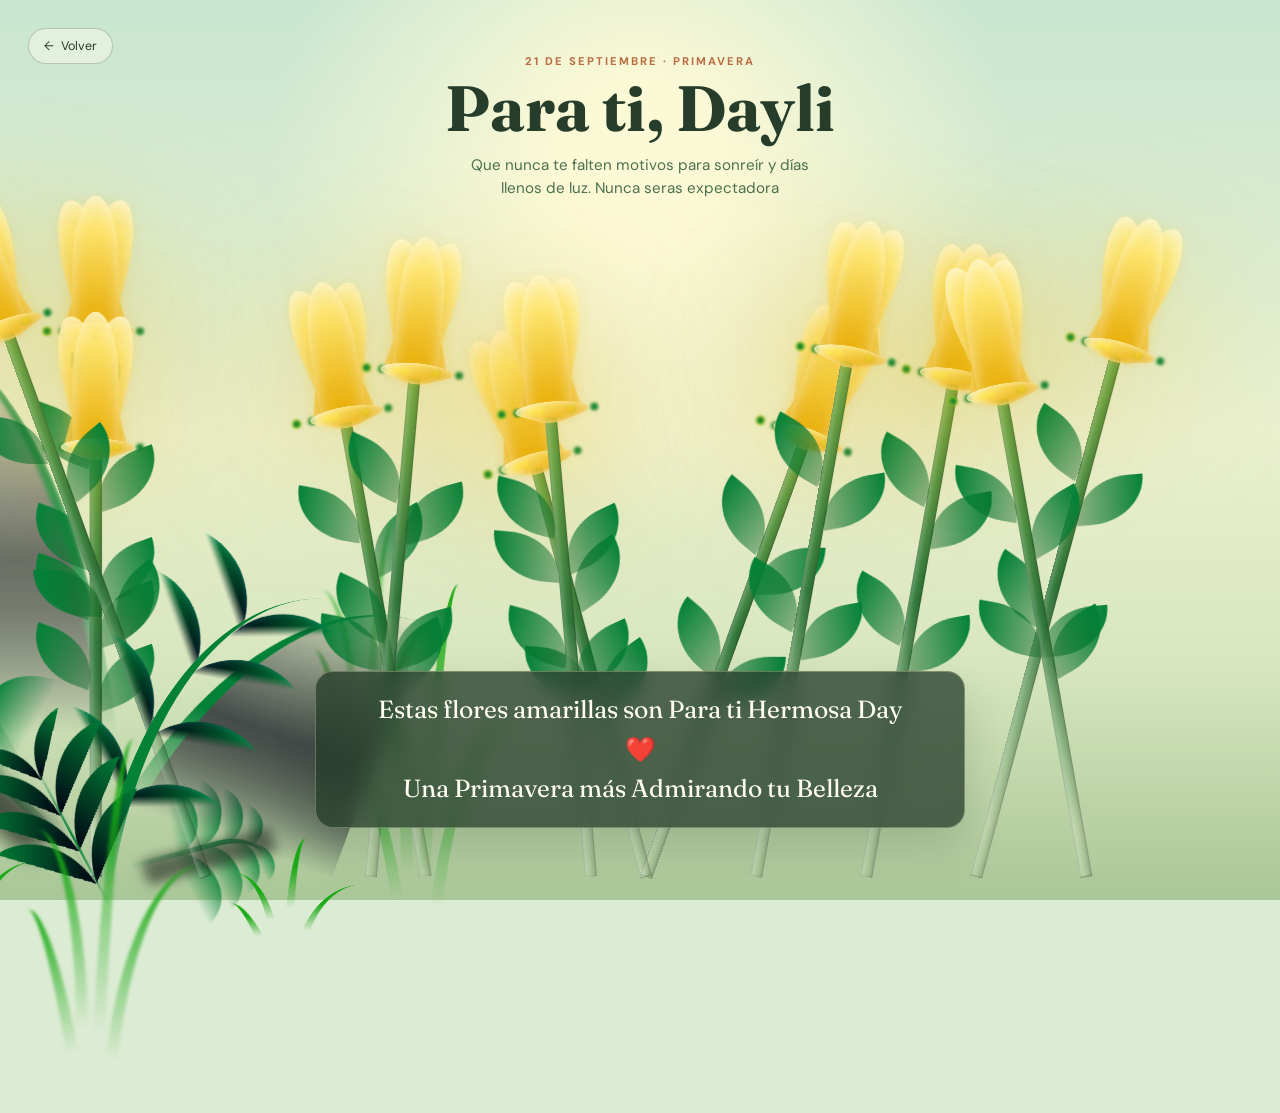
==== Principal.html @ 696c0b5c "hola" ====
<!DOCTYPE html>
<html lang="es">
<head>
  <meta charset="UTF-8">
  <meta name="viewport" content="width=device-width, initial-scale=1.0">
  <title>Para ti, Dayli | Flores amarillas</title>
  <link rel="preconnect" href="https://fonts.googleapis.com">
  <link rel="preconnect" href="https://fonts.gstatic.com" crossorigin>
  <link href="https://fonts.googleapis.com/css2?family=DM+Sans:wght@400;500;700&family=Fraunces:opsz,wght@9..144,600;9..144,700&display=swap" rel="stylesheet">
  <link rel="stylesheet" href="./style.css">

</head>
<body class="container scene">
  <header class="scene-header">
    <p class="scene-kicker">21 de septiembre · Primavera</p>
    <h1>Para ti, Dayli</h1>
    <p class="scene-message">Que nunca te falten motivos para sonreír y días llenos de luz. Nunca seras expectadora</p>
  </header>
  <a class="scene-back" href="index.html" aria-label="Volver a la portada">Volver</a>
  <div class="night"></div>
  <div class="flowers">
    
    <div class="flower flower--1">
      <div class="flower__leafs flower__leafs--1">
        <div class="flower__leaf flower__leaf--1"></div>
        <div class="flower__leaf flower__leaf--2"></div>
        <div class="flower__leaf flower__leaf--3"></div>
        <div class="flower__leaf flower__leaf--4"></div>
        <div class="flower__white-circle"></div>

        <div class="flower__light flower__light--1"></div>
        <div class="flower__light flower__light--2"></div>
        <div class="flower__light flower__light--3"></div>
        <div class="flower__light flower__light--4"></div>
        <div class="flower__light flower__light--5"></div>
        <div class="flower__light flower__light--6"></div>
        <div class="flower__light flower__light--7"></div>
        <div class="flower__light flower__light--8"></div>

      </div>
      <div class="flower__line">
        <div class="flower__line__leaf flower__line__leaf--1"></div>
        <div class="flower__line__leaf flower__line__leaf--2"></div>
        <div class="flower__line__leaf flower__line__leaf--3"></div>
        <div class="flower__line__leaf flower__line__leaf--4"></div>
        <div class="flower__line__leaf flower__line__leaf--5"></div>
        <div class="flower__line__leaf flower__line__leaf--6"></div>
      </div>
    </div>

    <div class="flower flower--2">
      <div class="flower__leafs flower__leafs--2">
        <div class="flower__leaf flower__leaf--1"></div>
        <div class="flower__leaf flower__leaf--2"></div>
        <div class="flower__leaf flower__leaf--3"></div>
        <div class="flower__leaf flower__leaf--4"></div>
        <div class="flower__white-circle"></div>

        <div class="flower__light flower__light--1"></div>
        <div class="flower__light flower__light--2"></div>
        <div class="flower__light flower__light--3"></div>
        <div class="flower__light flower__light--4"></div>
        <div class="flower__light flower__light--5"></div>
        <div class="flower__light flower__light--6"></div>
        <div class="flower__light flower__light--7"></div>
        <div class="flower__light flower__light--8"></div>

      </div>
      <div class="flower__line">
        <div class="flower__line__leaf flower__line__leaf--1"></div>
        <div class="flower__line__leaf flower__line__leaf--2"></div>
        <div class="flower__line__leaf flower__line__leaf--3"></div>
        <div class="flower__line__leaf flower__line__leaf--4"></div>
      </div>
    </div>

    <div class="flower flower--3">
      <div class="flower__leafs flower__leafs--3">
        <div class="flower__leaf flower__leaf--1"></div>
        <div class="flower__leaf flower__leaf--2"></div>
        <div class="flower__leaf flower__leaf--3"></div>
        <div class="flower__leaf flower__leaf--4"></div>
        <div class="flower__white-circle"></div>

        <div class="flower__light flower__light--1"></div>
        <div class="flower__light flower__light--2"></div>
        <div class="flower__light flower__light--3"></div>
        <div class="flower__light flower__light--4"></div>
        <div class="flower__light flower__light--5"></div>
        <div class="flower__light flower__light--6"></div>
        <div class="flower__light flower__light--7"></div>
        <div class="flower__light flower__light--8"></div>

      </div>
      <div class="flower__line">
        <div class="flower__line__leaf flower__line__leaf--1"></div>
        <div class="flower__line__leaf flower__line__leaf--2"></div>
        <div class="flower__line__leaf flower__line__leaf--3"></div>
        <div class="flower__line__leaf flower__line__leaf--4"></div>
      </div>
    </div>
    <div class="flower flower--4">
      <div class="flower__leafs flower__leafs--3">
        <div class="flower__leaf flower__leaf--1"></div>
        <div class="flower__leaf flower__leaf--2"></div>
        <div class="flower__leaf flower__leaf--3"></div>
        <div class="flower__leaf flower__leaf--4"></div>
        <div class="flower__white-circle"></div>

        <div class="flower__light flower__light--1"></div>
        <div class="flower__light flower__light--2"></div>
        <div class="flower__light flower__light--3"></div>
        <div class="flower__light flower__light--4"></div>
        <div class="flower__light flower__light--5"></div>
        <div class="flower__light flower__light--6"></div>
        <div class="flower__light flower__light--7"></div>
        <div class="flower__light flower__light--8"></div>

      </div>
      <div class="flower__line">
        <div class="flower__line__leaf flower__line__leaf--1"></div>
        <div class="flower__line__leaf flower__line__leaf--2"></div>
        <div class="flower__line__leaf flower__line__leaf--3"></div>
        <div class="flower__line__leaf flower__line__leaf--4"></div>
      </div>
    </div>

    <div class="flower flower--5">
      <div class="flower__leafs flower__leafs--2">
        <div class="flower__leaf flower__leaf--1"></div>
        <div class="flower__leaf flower__leaf--2"></div>
        <div class="flower__leaf flower__leaf--3"></div>
        <div class="flower__leaf flower__leaf--4"></div>
        <div class="flower__white-circle"></div>
    
        <div class="flower__light flower__light--1"></div>
        <div class="flower__light flower__light--2"></div>
        <div class="flower__light flower__light--3"></div>
        <div class="flower__light flower__light--4"></div>
        <div class="flower__light flower__light--5"></div>
        <div class="flower__light flower__light--6"></div>
        <div class="flower__light flower__light--7"></div>
        <div class="flower__light flower__light--8"></div>
      </div>
      <div class="flower__line">
        <div class="flower__line__leaf flower__line__leaf--1"></div>
        <div class="flower__line__leaf flower__line__leaf--2"></div>
        <div class="flower__line__leaf flower__line__leaf--3"></div>
        <div class="flower__line__leaf flower__line__leaf--4"></div>
      </div>
    </div>
    
    <div class="flower flower--6">
      <div class="flower__leafs flower__leafs--3">
        <div class="flower__leaf flower__leaf--1"></div>
        <div class="flower__leaf flower__leaf--2"></div>
        <div class="flower__leaf flower__leaf--3"></div>
        <div class="flower__leaf flower__leaf--4"></div>
        <div class="flower__white-circle"></div>
    
        <div class="flower__light flower__light--1"></div>
        <div class="flower__light flower__light--2"></div>
        <div class="flower__light flower__light--3"></div>
        <div class="flower__light flower__light--4"></div>
        <div class="flower__light flower__light--5"></div>
        <div class="flower__light flower__light--6"></div>
        <div class="flower__light flower__light--7"></div>
        <div class="flower__light flower__light--8"></div>
      </div>
      <div class="flower__line">
        <div class="flower__line__leaf flower__line__leaf--1"></div>
        <div class="flower__line__leaf flower__line__leaf--2"></div>
        <div class="flower__line__leaf flower__line__leaf--3"></div>
        <div class="flower__line__leaf flower__line__leaf--4"></div>
      </div>
    </div>

    <div class="flower flower--7">
      <div class="flower__leafs flower__leafs--1">
        <div class="flower__leaf flower__leaf--1"></div>
        <div class="flower__leaf flower__leaf--2"></div>
        <div class="flower__leaf flower__leaf--3"></div>
        <div class="flower__leaf flower__leaf--4"></div>
        <div class="flower__white-circle"></div>
    
        <div class="flower__light flower__light--1"></div>
        <div class="flower__light flower__light--2"></div>
        <div class="flower__light flower__light--3"></div>
        <div class="flower__light flower__light--4"></div>
        <div class="flower__light flower__light--5"></div>
        <div class="flower__light flower__light--6"></div>
        <div class="flower__light flower__light--7"></div>
        <div class="flower__light flower__light--8"></div>
      </div>
      <div class="flower__line">
        <div class="flower__line__leaf flower__line__leaf--1"></div>
        <div class="flower__line__leaf flower__line__leaf--2"></div>
        <div class="flower__line__leaf flower__line__leaf--3"></div>
        <div class="flower__line__leaf flower__line__leaf--4"></div>
      </div>
    </div>
    
    <div class="flower flower--8">
      <div class="flower__leafs flower__leafs--2">
        <div class="flower__leaf flower__leaf--1"></div>
        <div class="flower__leaf flower__leaf--2"></div>
        <div class="flower__leaf flower__leaf--3"></div>
        <div class="flower__leaf flower__leaf--4"></div>
        <div class="flower__white-circle"></div>
    
        <div class="flower__light flower__light--1"></div>
        <div class="flower__light flower__light--2"></div>
        <div class="flower__light flower__light--3"></div>
        <div class="flower__light flower__light--4"></div>
        <div class="flower__light flower__light--5"></div>
        <div class="flower__light flower__light--6"></div>
        <div class="flower__light flower__light--7"></div>
        <div class="flower__light flower__light--8"></div>
      </div>
      <div class="flower__line">
        <div class="flower__line__leaf flower__line__leaf--1"></div>
        <div class="flower__line__leaf flower__line__leaf--2"></div>
        <div class="flower__line__leaf flower__line__leaf--3"></div>
        <div class="flower__line__leaf flower__line__leaf--4"></div>
      </div>
    </div>
    
  <div class="flower flower--9">
      <div class="flower__leafs flower__leafs--3">
        <div class="flower__leaf flower__leaf--1"></div>
        <div class="flower__leaf flower__leaf--2"></div>
        <div class="flower__leaf flower__leaf--3"></div>
        <div class="flower__leaf flower__leaf--4"></div>
        <div class="flower__white-circle"></div>
    
        <div class="flower__light flower__light--1"></div>
        <div class="flower__light flower__light--2"></div>
        <div class="flower__light flower__light--3"></div>
        <div class="flower__light flower__light--4"></div>
        <div class="flower__light flower__light--5"></div>
        <div class="flower__light flower__light--6"></div>
        <div class="flower__light flower__light--7"></div>
        <div class="flower__light flower__light--8"></div>
      </div>
      <div class="flower__line">
        <div class="flower__line__leaf flower__line__leaf--1"></div>
        <div class="flower__line__leaf flower__line__leaf--2"></div>
        <div class="flower__line__leaf flower__line__leaf--3"></div>
        <div class="flower__line__leaf flower__line__leaf--4"></div>
      </div>
    </div>
    
    <div class="flower flower--10">
      <div class="flower__leafs flower__leafs--4">
        <div class="flower__leaf flower__leaf--1"></div>
        <div class="flower__leaf flower__leaf--2"></div>
        <div class="flower__leaf flower__leaf--3"></div>
        <div class="flower__leaf flower__leaf--4"></div>
        <div class="flower__white-circle"></div>
    
        <div class="flower__light flower__light--1"></div>
        <div class="flower__light flower__light--2"></div>
        <div class="flower__light flower__light--3"></div>
        <div class="flower__light flower__light--4"></div>
        <div class="flower__light flower__light--5"></div>
        <div class="flower__light flower__light--6"></div>
        <div class="flower__light flower__light--7"></div>
        <div class="flower__light flower__light--8"></div>
      </div>
      <div class="flower__line">
        <div class="flower__line__leaf flower__line__leaf--1"></div>
        <div class="flower__line__leaf flower__line__leaf--2"></div>
        <div class="flower__line__leaf flower__line__leaf--3"></div>
        <div class="flower__line__leaf flower__line__leaf--4"></div>
      </div>
    </div>
    
    <div class="flower flower--11">
      <div class="flower__leafs flower__leafs--5">
        <div class="flower__leaf flower__leaf--1"></div>
        <div class="flower__leaf flower__leaf--2"></div>
        <div class="flower__leaf flower__leaf--3"></div>
        <div class="flower__leaf flower__leaf--4"></div>
        <div class="flower__white-circle"></div>
    
        <div class="flower__light flower__light--1"></div>
        <div class="flower__light flower__light--2"></div>
        <div class="flower__light flower__light--3"></div>
        <div class="flower__light flower__light--4"></div>
        <div class="flower__light flower__light--5"></div>
        <div class="flower__light flower__light--6"></div>
        <div class="flower__light flower__light--7"></div>
        <div class="flower__light flower__light--8"></div>
      </div>
      <div class="flower__line">
        <div class="flower__line__leaf flower__line__leaf--1"></div>
        <div class="flower__line__leaf flower__line__leaf--2"></div>
        <div class="flower__line__leaf flower__line__leaf--3"></div>
        <div class="flower__line__leaf flower__line__leaf--4"></div>
      </div>
    </div>
    
    <div class="flower flower--12">
      <div class="flower__leafs flower__leafs--6">
        <div class="flower__leaf flower__leaf--1"></div>
        <div class="flower__leaf flower__leaf--2"></div>
        <div class="flower__leaf flower__leaf--3"></div>
        <div class="flower__leaf flower__leaf--4"></div>
        <div class="flower__white-circle"></div>
    
        <div class="flower__light flower__light--1"></div>
        <div class="flower__light flower__light--2"></div>
        <div class="flower__light flower__light--3"></div>
        <div class="flower__light flower__light--4"></div>
        <div class="flower__light flower__light--5"></div>
        <div class="flower__light flower__light--6"></div>
        <div class="flower__light flower__light--7"></div>
        <div class="flower__light flower__light--8"></div>
      </div>
      <div class="flower__line">
        <div class="flower__line__leaf flower__line__leaf--1"></div>
        <div class="flower__line__leaf flower__line__leaf--2"></div>
        <div class="flower__line__leaf flower__line__leaf--3"></div>
        <div class="flower__line__leaf flower__line__leaf--4"></div>
      </div>
    </div>
    

    <div class="grow-ans" style="--d:1.2s">
      <div class="flower__g-long">
        <div class="flower__g-long__top"></div>
        <div class="flower__g-long__bottom"></div>
      </div>
    </div>

    <div class="growing-grass">
      <div class="flower__grass flower__grass--1">
        <div class="flower__grass--top"></div>
        <div class="flower__grass--bottom"></div>
        <div class="flower__grass__leaf flower__grass__leaf--1"></div>
        <div class="flower__grass__leaf flower__grass__leaf--2"></div>
        <div class="flower__grass__leaf flower__grass__leaf--3"></div>
        <div class="flower__grass__leaf flower__grass__leaf--4"></div>
        <div class="flower__grass__leaf flower__grass__leaf--5"></div>
        <div class="flower__grass__leaf flower__grass__leaf--6"></div>
        <div class="flower__grass__leaf flower__grass__leaf--7"></div>
        <div class="flower__grass__leaf flower__grass__leaf--8"></div>
        <div class="flower__grass__overlay"></div>
      </div>
    </div>

    <div class="growing-grass">
      <div class="flower__grass flower__grass--2">
        <div class="flower__grass--top"></div>
        <div class="flower__grass--bottom"></div>
        <div class="flower__grass__leaf flower__grass__leaf--1"></div>
        <div class="flower__grass__leaf flower__grass__leaf--2"></div>
        <div class="flower__grass__leaf flower__grass__leaf--3"></div>
        <div class="flower__grass__leaf flower__grass__leaf--4"></div>
        <div class="flower__grass__leaf flower__grass__leaf--5"></div>
        <div class="flower__grass__leaf flower__grass__leaf--6"></div>
        <div class="flower__grass__leaf flower__grass__leaf--7"></div>
        <div class="flower__grass__leaf flower__grass__leaf--8"></div>
        <div class="flower__grass__overlay"></div>
      </div>
    </div>

    <div class="grow-ans" style="--d:2.4s">
      <div class="flower__g-right flower__g-right--1">
        <div class="leaf"></div>
      </div>
    </div>

    <div class="grow-ans" style="--d:2.8s">
      <div class="flower__g-right flower__g-right--2">
        <div class="leaf"></div>
      </div>
    </div>

    <div class="grow-ans" style="--d:2.8s">
      <div class="flower__g-front">
        <div class="flower__g-front__leaf-wrapper flower__g-front__leaf-wrapper--1">
          <div class="flower__g-front__leaf"></div>
        </div>
        <div class="flower__g-front__leaf-wrapper flower__g-front__leaf-wrapper--2">
          <div class="flower__g-front__leaf"></div>
        </div>
        <div class="flower__g-front__leaf-wrapper flower__g-front__leaf-wrapper--3">
          <div class="flower__g-front__leaf"></div>
        </div>
        <div class="flower__g-front__leaf-wrapper flower__g-front__leaf-wrapper--4">
          <div class="flower__g-front__leaf"></div>
        </div>
        <div class="flower__g-front__leaf-wrapper flower__g-front__leaf-wrapper--5">
          <div class="flower__g-front__leaf"></div>
        </div>
        <div class="flower__g-front__leaf-wrapper flower__g-front__leaf-wrapper--6">
          <div class="flower__g-front__leaf"></div>
        </div>
        <div class="flower__g-front__leaf-wrapper flower__g-front__leaf-wrapper--7">
          <div class="flower__g-front__leaf"></div>
        </div>
        <div class="flower__g-front__leaf-wrapper flower__g-front__leaf-wrapper--8">
          <div class="flower__g-front__leaf"></div>
        </div>
        <div class="flower__g-front__line"></div>
      </div>
    </div>

    <div class="grow-ans" style="--d:3.2s">
      <div class="flower__g-fr">
        <div class="leaf"></div>
        <div class="flower__g-fr__leaf flower__g-fr__leaf--1"></div>
        <div class="flower__g-fr__leaf flower__g-fr__leaf--2"></div>
        <div class="flower__g-fr__leaf flower__g-fr__leaf--3"></div>
        <div class="flower__g-fr__leaf flower__g-fr__leaf--4"></div>
        <div class="flower__g-fr__leaf flower__g-fr__leaf--5"></div>
        <div class="flower__g-fr__leaf flower__g-fr__leaf--6"></div>
        <div class="flower__g-fr__leaf flower__g-fr__leaf--7"></div>
        <div class="flower__g-fr__leaf flower__g-fr__leaf--8"></div>
      </div>
    </div>

    <div class="long-g long-g--0">
      <div class="grow-ans" style="--d:3s">
        <div class="leaf leaf--0"></div>
      </div>
      <div class="grow-ans" style="--d:2.2s">
        <div class="leaf leaf--1"></div>
      </div>
      <div class="grow-ans" style="--d:3.4s">
        <div class="leaf leaf--2"></div>
      </div>
      <div class="grow-ans" style="--d:3.6s">
        <div class="leaf leaf--3"></div>
      </div>
    </div>

    <div class="long-g long-g--1">
      <div class="grow-ans" style="--d:3.6s">
        <div class="leaf leaf--0"></div>
      </div>
      <div class="grow-ans" style="--d:3.8s">
        <div class="leaf leaf--1"></div>
      </div>
      <div class="grow-ans" style="--d:4s">
        <div class="leaf leaf--2"></div>
      </div>
      <div class="grow-ans" style="--d:4.2s">
        <div class="leaf leaf--3"></div>
      </div>
    </div>

    <div class="long-g long-g--2">
      <div class="grow-ans" style="--d:4s">
        <div class="leaf leaf--0"></div>
      </div>
      <div class="grow-ans" style="--d:4.2s">
        <div class="leaf leaf--1"></div>
      </div>
      <div class="grow-ans" style="--d:4.4s">
        <div class="leaf leaf--2"></div>
      </div>
      <div class="grow-ans" style="--d:4.6s">
        <div class="leaf leaf--3"></div>
      </div>
    </div>

    <div class="long-g long-g--3">
      <div class="grow-ans" style="--d:4s">
        <div class="leaf leaf--0"></div>
      </div>
      <div class="grow-ans" style="--d:4.2s">
        <div class="leaf leaf--1"></div>
      </div>
      <div class="grow-ans" style="--d:3s">
        <div class="leaf leaf--2"></div>
      </div>
      <div class="grow-ans" style="--d:3.6s">
        <div class="leaf leaf--3"></div>
      </div>
    </div>

    <div class="long-g long-g--4">
      <div class="grow-ans" style="--d:4s">
        <div class="leaf leaf--0"></div>
      </div>
      <div class="grow-ans" style="--d:4.2s">
        <div class="leaf leaf--1"></div>
      </div>
      <div class="grow-ans" style="--d:3s">
        <div class="leaf leaf--2"></div>
      </div>
      <div class="grow-ans" style="--d:3.6s">
        <div class="leaf leaf--3"></div>
      </div>
    </div>

    <div class="long-g long-g--5">
      <div class="grow-ans" style="--d:4s">
        <div class="leaf leaf--0"></div>
      </div>
      <div class="grow-ans" style="--d:4.2s">
        <div class="leaf leaf--1"></div>
      </div>
      <div class="grow-ans" style="--d:3s">
        <div class="leaf leaf--2"></div>
      </div>
      <div class="grow-ans" style="--d:3.6s">
        <div class="leaf leaf--3"></div>
      </div>
    </div>

    <div class="long-g long-g--6">
      <div class="grow-ans" style="--d:4.2s">
        <div class="leaf leaf--0"></div>
      </div>
      <div class="grow-ans" style="--d:4.4s">
        <div class="leaf leaf--1"></div>
      </div>
      <div class="grow-ans" style="--d:4.6s">
        <div class="leaf leaf--2"></div>
      </div>
      <div class="grow-ans" style="--d:4.8s">
        <div class="leaf leaf--3"></div>
      </div>
    </div>

    <div class="long-g long-g--7">
      <div class="grow-ans" style="--d:3s">
        <div class="leaf leaf--0"></div>
      </div>
      <div class="grow-ans" style="--d:3.2s">
        <div class="leaf leaf--1"></div>
      </div>
      <div class="grow-ans" style="--d:3.5s">
        <div class="leaf leaf--2"></div>
      </div>
      <div class="grow-ans" style="--d:3.6s">
        <div class="leaf leaf--3"></div>
      </div>
    </div>

  </div>
  <div class="bubbles">
    <div class="bubble"><svg class="heart" viewBox="0 0 32 32">
        <title>heart22</title>
        <path d="M23.6 2c-3.363 0-6.258 2.736-7.599 5.594-1.342-2.858-4.237-5.594-7.601-5.594-4.637 0-8.4 3.764-8.4 8.401 0 9.433 9.516 11.906 16.001 21.232 6.13-9.268 15.999-12.1 15.999-21.232 0-4.637-3.763-8.401-8.4-8.401z"></path>
      </svg>
    </div>
    <div class="bubble"><svg class="heart" viewBox="0 0 32 32">
        <title>heart22</title>
        <path d="M23.6 2c-3.363 0-6.258 2.736-7.599 5.594-1.342-2.858-4.237-5.594-7.601-5.594-4.637 0-8.4 3.764-8.4 8.401 0 9.433 9.516 11.906 16.001 21.232 6.13-9.268 15.999-12.1 15.999-21.232 0-4.637-3.763-8.401-8.4-8.401z"></path>
      </svg>
    </div>
    <div class="bubble"><svg class="heart" viewBox="0 0 32 32">
        <title>heart22</title>
        <path d="M23.6 2c-3.363 0-6.258 2.736-7.599 5.594-1.342-2.858-4.237-5.594-7.601-5.594-4.637 0-8.4 3.764-8.4 8.401 0 9.433 9.516 11.906 16.001 21.232 6.13-9.268 15.999-12.1 15.999-21.232 0-4.637-3.763-8.401-8.4-8.401z"></path>
      </svg>
    </div>
    <div class="bubble"><svg class="heart" viewBox="0 0 32 32">
        <title>heart22</title>
        <path d="M23.6 2c-3.363 0-6.258 2.736-7.599 5.594-1.342-2.858-4.237-5.594-7.601-5.594-4.637 0-8.4 3.764-8.4 8.401 0 9.433 9.516 11.906 16.001 21.232 6.13-9.268 15.999-12.1 15.999-21.232 0-4.637-3.763-8.401-8.4-8.401z"></path>
      </svg>
    </div>
    
    <div class="bubble"><svg class="heart" viewBox="0 0 32 32">
        <title>heart22</title>
        <path d="M23.6 2c-3.363 0-6.258 2.736-7.599 5.594-1.342-2.858-4.237-5.594-7.601-5.594-4.637 0-8.4 3.764-8.4 8.401 0 9.433 9.516 11.906 16.001 21.232 6.13-9.268 15.999-12.1 15.999-21.232 0-4.637-3.763-8.401-8.4-8.401z"></path>
      </svg>
    </div>
    <div class="bubble"><svg class="heart" viewBox="0 0 32 32">
        <title>heart22</title>
        <path d="M23.6 2c-3.363 0-6.258 2.736-7.599 5.594-1.342-2.858-4.237-5.594-7.601-5.594-4.637 0-8.4 3.764-8.4 8.401 0 9.433 9.516 11.906 16.001 21.232 6.13-9.268 15.999-12.1 15.999-21.232 0-4.637-3.763-8.401-8.4-8.401z"></path>
      </svg>
    </div>
    <div class="bubble"><svg class="heart" viewBox="0 0 32 32">
        <title>heart22</title>
        <path d="M23.6 2c-3.363 0-6.258 2.736-7.599 5.594-1.342-2.858-4.237-5.594-7.601-5.594-4.637 0-8.4 3.764-8.4 8.401 0 9.433 9.516 11.906 16.001 21.232 6.13-9.268 15.999-12.1 15.999-21.232 0-4.637-3.763-8.401-8.4-8.401z"></path>
      </svg>
    </div>
    <div class="bubble"><svg class="heart" viewBox="0 0 32 32">
        <title>heart22</title>
        <path d="M23.6 2c-3.363 0-6.258 2.736-7.599 5.594-1.342-2.858-4.237-5.594-7.601-5.594-4.637 0-8.4 3.764-8.4 8.401 0 9.433 9.516 11.906 16.001 21.232 6.13-9.268 15.999-12.1 15.999-21.232 0-4.637-3.763-8.401-8.4-8.401z"></path>
      </svg>
    </div>
    <div class="bubble"><svg class="heart" viewBox="0 0 32 32">
        <title>heart22</title>
        <path d="M23.6 2c-3.363 0-6.258 2.736-7.599 5.594-1.342-2.858-4.237-5.594-7.601-5.594-4.637 0-8.4 3.764-8.4 8.401 0 9.433 9.516 11.906 16.001 21.232 6.13-9.268 15.999-12.1 15.999-21.232 0-4.637-3.763-8.401-8.4-8.401z"></path>
      </svg>
    </div>
    <div class="bubble"><svg class="heart" viewBox="0 0 32 32">
        <title>heart22</title>
        <path d="M23.6 2c-3.363 0-6.258 2.736-7.599 5.594-1.342-2.858-4.237-5.594-7.601-5.594-4.637 0-8.4 3.764-8.4 8.401 0 9.433 9.516 11.906 16.001 21.232 6.13-9.268 15.999-12.1 15.999-21.232 0-4.637-3.763-8.401-8.4-8.401z"></path>
      </svg>
    </div>
    <div class="bubble"><svg class="heart" viewBox="0 0 32 32">
        <title>heart22</title>
        <path d="M23.6 2c-3.363 0-6.258 2.736-7.599 5.594-1.342-2.858-4.237-5.594-7.601-5.594-4.637 0-8.4 3.764-8.4 8.401 0 9.433 9.516 11.906 16.001 21.232 6.13-9.268 15.999-12.1 15.999-21.232 0-4.637-3.763-8.401-8.4-8.401z"></path>
      </svg>
    </div>
    <div class="bubble"><svg class="heart" viewBox="0 0 32 32">
        <title>heart22</title>
        <path d="M23.6 2c-3.363 0-6.258 2.736-7.599 5.594-1.342-2.858-4.237-5.594-7.601-5.594-4.637 0-8.4 3.764-8.4 8.401 0 9.433 9.516 11.906 16.001 21.232 6.13-9.268 15.999-12.1 15.999-21.232 0-4.637-3.763-8.401-8.4-8.401z"></path>
      </svg>
    </div>
    <div class="bubble"><svg class="heart" viewBox="0 0 32 32">
        <title>heart22</title>
        <path d="M23.6 2c-3.363 0-6.258 2.736-7.599 5.594-1.342-2.858-4.237-5.594-7.601-5.594-4.637 0-8.4 3.764-8.4 8.401 0 9.433 9.516 11.906 16.001 21.232 6.13-9.268 15.999-12.1 15.999-21.232 0-4.637-3.763-8.401-8.4-8.401z"></path>
      </svg>
    </div>

    <div class="bubble"><svg class="heart" viewBox="0 0 32 32">
        <title>heart22</title>
        <path d="M23.6 2c-3.363 0-6.258 2.736-7.599 5.594-1.342-2.858-4.237-5.594-7.601-5.594-4.637 0-8.4 3.764-8.4 8.401 0 9.433 9.516 11.906 16.001 21.232 6.13-9.268 15.999-12.1 15.999-21.232 0-4.637-3.763-8.401-8.4-8.401z"></path>
      </svg>
    </div>
    <div class="bubble"><svg class="heart" viewBox="0 0 32 32">
        <title>heart22</title>
        <path d="M23.6 2c-3.363 0-6.258 2.736-7.599 5.594-1.342-2.858-4.237-5.594-7.601-5.594-4.637 0-8.4 3.764-8.4 8.401 0 9.433 9.516 11.906 16.001 21.232 6.13-9.268 15.999-12.1 15.999-21.232 0-4.637-3.763-8.401-8.4-8.401z"></path>
      </svg>
    </div>
    <div class="bubble"><svg class="heart" viewBox="0 0 32 32">
        <title>heart22</title>
        <path d="M23.6 2c-3.363 0-6.258 2.736-7.599 5.594-1.342-2.858-4.237-5.594-7.601-5.594-4.637 0-8.4 3.764-8.4 8.401 0 9.433 9.516 11.906 16.001 21.232 6.13-9.268 15.999-12.1 15.999-21.232 0-4.637-3.763-8.401-8.4-8.401z"></path>
      </svg>
    </div>
    <div class="bubble"><svg class="heart" viewBox="0 0 32 32">
        <title>heart22</title>
        <path d="M23.6 2c-3.363 0-6.258 2.736-7.599 5.594-1.342-2.858-4.237-5.594-7.601-5.594-4.637 0-8.4 3.764-8.4 8.401 0 9.433 9.516 11.906 16.001 21.232 6.13-9.268 15.999-12.1 15.999-21.232 0-4.637-3.763-8.401-8.4-8.401z"></path>
      </svg>
    </div>
    <div class="bubble"><svg class="heart" viewBox="0 0 32 32">
        <title>heart22</title>
        <path d="M23.6 2c-3.363 0-6.258 2.736-7.599 5.594-1.342-2.858-4.237-5.594-7.601-5.594-4.637 0-8.4 3.764-8.4 8.401 0 9.433 9.516 11.906 16.001 21.232 6.13-9.268 15.999-12.1 15.999-21.232 0-4.637-3.763-8.401-8.4-8.401z"></path>
      </svg>
    </div>
    <div class="bubble"><svg class="heart" viewBox="0 0 32 32">
        <title>heart22</title>
        <path d="M23.6 2c-3.363 0-6.258 2.736-7.599 5.594-1.342-2.858-4.237-5.594-7.601-5.594-4.637 0-8.4 3.764-8.4 8.401 0 9.433 9.516 11.906 16.001 21.232 6.13-9.268 15.999-12.1 15.999-21.232 0-4.637-3.763-8.401-8.4-8.401z"></path>
      </svg>
    </div>
    <div class="bubble"><svg class="heart" viewBox="0 0 32 32">
        <title>heart22</title>
        <path d="M23.6 2c-3.363 0-6.258 2.736-7.599 5.594-1.342-2.858-4.237-5.594-7.601-5.594-4.637 0-8.4 3.764-8.4 8.401 0 9.433 9.516 11.906 16.001 21.232 6.13-9.268 15.999-12.1 15.999-21.232 0-4.637-3.763-8.401-8.4-8.401z"></path>
      </svg>
    </div>

     <!-- Agregando la frase en medio de los tallos -->
     <div class="karaoke">
      <span style="--delay: 0s">Estas</span>
      <span style="--delay: 0.5s">flores</span>
      <span style="--delay: 1s">amarillas</span>
      <span style="--delay: 1.5s">son</span>    
      <span style="--delay: 2.0s">Para</span>
      <span style="--delay: 2.5s">ti</span>
      <span style="--delay: 3.0s">Hermosa</span>
      <span style="--delay: 3.5s">Day</span>
      <br>
      <span style="--delay: 4s">❤️</span>
      <br>
      <span style="--delay: 4.5s">Una</span>
      <span style="--delay: 5.0s">Primavera</span>
      <span style="--delay: 5.5s">más</span>
      <span style="--delay: 6.0s">Admirando</span>    
      <span style="--delay: 6.5s">tu</span>
      <span style="--delay: 7.0s">Belleza</span>
    </div>
</body>
<!-- partial -->
  <script  src="./script.js"></script>

</body>
</html>
---- style.css ----
*,
*::after,
*::before {
  padding: 0;
  margin: 0;
  box-sizing: border-box;
}

:root {
  --dark-color: #010113;
}

body {
  display: flex;
  align-items: flex-end;
  justify-content: center;
  min-height: 100vh;
  background-color: var(--dark-color);
  overflow: hidden;
  perspective: 1000px;
}

/* Keep the responsive message card above the legacy animation rules. */
body.scene .karaoke {
  position: fixed;
  top: auto;
  bottom: 8vh;
  left: 50%;
  width: min(650px, calc(100% - 40px));
  padding: 18px 22px;
  color: #fffdf2;
  background: rgba(38, 61, 43, .76);
  border: 1px solid rgba(255, 247, 205, .28);
  border-radius: 18px;
  box-shadow: 0 18px 40px rgba(38, 61, 43, .18);
  font-family: 'Fraunces', serif;
  font-size: clamp(1.1rem, 2vw, 1.55rem);
  font-weight: 400;
  line-height: 1.6;
  transform: translateX(-50%);
}

body.scene .karaoke span {
  opacity: 1;
  animation: word-glow 3.4s var(--delay) ease-in-out infinite;
}

@media (max-width: 700px) {
  body.scene .flowers { transform: scale(.7) translateY(-4vh); }
  body.scene .karaoke { bottom: max(18px, 5svh); width: calc(100% - 28px); padding: 12px 10px; font-size: clamp(.86rem, 4vw, 1.05rem); line-height: 1.42; }
}

@media (max-width: 380px), (max-height: 680px) {
  body.scene .flowers { transform: scale(.6) translateY(-6vh); }
  body.scene .karaoke { bottom: 12px; padding: 9px 8px; font-size: .8rem; }
}
.night {
  position: fixed;
  left: 50%;
  top: 0;
  transform: translateX(-50%);
  width: 100%;
  height: 100%;
  filter: blur(0.1vmin);
  background-image: radial-gradient(
      ellipse at top,
      transparent 0%,
      var(--dark-color)
    ),
    radial-gradient(
      ellipse at bottom,
      var(--dark-color),
      rgba(145, 233, 255, 0.2)
    ),
    repeating-linear-gradient(
      220deg,
      rgb(0, 0, 0) 0px,
      rgb(0, 0, 0) 19px,
      transparent 19px,
      transparent 22px
    ),
    repeating-linear-gradient(
      189deg,
      rgb(0, 0, 0) 0px,
      rgb(0, 0, 0) 19px,
      transparent 19px,
      transparent 22px
    ),
    repeating-linear-gradient(
      148deg,
      rgb(0, 0, 0) 0px,
      rgb(0, 0, 0) 19px,
      transparent 19px,
      transparent 22px
    ),
    linear-gradient(90deg, rgb(255, 94, 0), rgb(240, 240, 240));
}

.flowers {
  position: relative;
  transform: scale(0.9);
}

.flower {
  position: absolute;
  bottom: 10vmin;
  transform-origin: bottom center;
  z-index: 10;
  --fl-speed: 0.8s;
}
.flower--1 {
  -webkit-animation: moving-flower-1 4s linear infinite;
  animation: moving-flower-1 4s linear infinite;
}
.flower--1 .flower__line {
  height: 70vmin;
  -webkit-animation-delay: 0.3s;
  animation-delay: 0.3s;
}
.flower--1 .flower__line__leaf--1 {
  -webkit-animation: blooming-leaf-right var(--fl-speed) 1.6s backwards;
  animation: blooming-leaf-right var(--fl-speed) 1.6s backwards;
}
.flower--1 .flower__line__leaf--2 {
  -webkit-animation: blooming-leaf-right var(--fl-speed) 1.4s backwards;
  animation: blooming-leaf-right var(--fl-speed) 1.4s backwards;
}
.flower--1 .flower__line__leaf--3 {
  -webkit-animation: blooming-leaf-left var(--fl-speed) 1.2s backwards;
  animation: blooming-leaf-left var(--fl-speed) 1.2s backwards;
}
.flower--1 .flower__line__leaf--4 {
  -webkit-animation: blooming-leaf-left var(--fl-speed) 1s backwards;
  animation: blooming-leaf-left var(--fl-speed) 1s backwards;
}
.flower--1 .flower__line__leaf--5 {
  -webkit-animation: blooming-leaf-right var(--fl-speed) 1.8s backwards;
  animation: blooming-leaf-right var(--fl-speed) 1.8s backwards;
}
.flower--1 .flower__line__leaf--6 {
  -webkit-animation: blooming-leaf-left var(--fl-speed) 2s backwards;
  animation: blooming-leaf-left var(--fl-speed) 2s backwards;
}
.flower--2 {
  left: 50%;
  transform: rotate(20deg);
  -webkit-animation: moving-flower-2 4s linear infinite;
  animation: moving-flower-2 4s linear infinite;
}
.flower--2 .flower__line {
  height: 60vmin;
  -webkit-animation-delay: 0.6s;
  animation-delay: 0.6s;
}
.flower--2 .flower__line__leaf--1 {
  -webkit-animation: blooming-leaf-right var(--fl-speed) 1.9s backwards;
  animation: blooming-leaf-right var(--fl-speed) 1.9s backwards;
}
.flower--2 .flower__line__leaf--2 {
  -webkit-animation: blooming-leaf-right var(--fl-speed) 1.7s backwards;
  animation: blooming-leaf-right var(--fl-speed) 1.7s backwards;
}
.flower--2 .flower__line__leaf--3 {
  -webkit-animation: blooming-leaf-left var(--fl-speed) 1.5s backwards;
  animation: blooming-leaf-left var(--fl-speed) 1.5s backwards;
}
.flower--2 .flower__line__leaf--4 {
  -webkit-animation: blooming-leaf-left var(--fl-speed) 1.3s backwards;
  animation: blooming-leaf-left var(--fl-speed) 1.3s backwards;
}
.flower--3 {
  left: 50%;
  transform: rotate(-15deg);
  -webkit-animation: moving-flower-3 4s linear infinite;
  animation: moving-flower-3 4s linear infinite;
}
.flower--3 .flower__line {
  -webkit-animation-delay: 0.9s;
  animation-delay: 0.9s;
}
.flower--3 .flower__line__leaf--1 {
  -webkit-animation: blooming-leaf-right var(--fl-speed) 2.5s backwards;
  animation: blooming-leaf-right var(--fl-speed) 2.5s backwards;
}
.flower--3 .flower__line__leaf--2 {
  -webkit-animation: blooming-leaf-right var(--fl-speed) 2.3s backwards;
  animation: blooming-leaf-right var(--fl-speed) 2.3s backwards;
}
.flower--3 .flower__line__leaf--3 {
  -webkit-animation: blooming-leaf-left var(--fl-speed) 2.1s backwards;
  animation: blooming-leaf-left var(--fl-speed) 2.1s backwards;
}
.flower--3 .flower__line__leaf--4 {
  -webkit-animation: blooming-leaf-left var(--fl-speed) 1.9s backwards;
  animation: blooming-leaf-left var(--fl-speed) 1.9s backwards;
}
.flower__leafs {
  position: relative;
  -webkit-animation: blooming-flower 2s backwards;
  animation: blooming-flower 2s backwards;
}
.flower__leafs--1 {
  -webkit-animation-delay: 1.1s;
  animation-delay: 1.1s;
}
.flower__leafs--2 {
  -webkit-animation-delay: 1.4s;
  animation-delay: 1.4s;
}
.flower__leafs--3 {
  -webkit-animation-delay: 1.7s;
  animation-delay: 1.7s;
}
.flower__leafs::after {
  content: "";
  position: absolute;
  left: 0;
  top: 0;
  transform: translate(-50%, -100%);
  width: 8vmin;
  height: 8vmin;
  background-color: #e7b201;
  filter: blur(10vmin);
}
.flower__leaf {
  position: absolute;
  bottom: 0;
  left: 50%;
  width: 6vmin; /* Ajusta para hacer los pétalos más alargados */
  height: 18vmin; /* Alarga los pétalos */
  border-radius: 50% 50% 0 0; /* Pétalos puntiagudos en la parte superior */
  background-color: #FFD700; /* Color más realista para un tulipán amarillo */
  background-image: linear-gradient(to top, #FFD700, #FFD000);
  transform-origin: bottom center;
  opacity: 0.9;
  box-shadow: inset 0 0 2vmin rgba(255, 255, 255, 0.5);
}
.flower__leaf--1 {
  transform: translate(-30%, 0) rotate(-15deg); /* Ajusta el ángulo para que los pétalos se vean más realistas */
}

.flower__leaf--2 {
  transform: translate(-70%, 0) rotate(15deg); /* Ajusta el ángulo */
}

.flower__leaf--3 {
  transform: translate(-50%, 0) rotate(0deg); /* Ajusta el ángulo */
}
.flower__leaf--4 {
  width: 8vmin;
  height: 8vmin;
  transform-origin: bottom left;
  border-radius: 4vmin 10vmin 4vmin 4vmin;
  transform: translate(0%, 18%) rotateX(70deg) rotate(-43deg);
  background-image: linear-gradient(to top, #e6f331, #e6f331);
  z-index: 1;
  opacity: 0.8;
}
.flower__white-circle::after {
  content: "";
  position: absolute;
  left: 50%;
  top: 45%;
  transform: translate(-50%, -50%);
  width: 60%;
  height: 60%;
  border-radius: inherit;
  background-image: repeating-linear-gradient(
      135deg,
      rgba(0, 0, 0, 0.03) 0px,
      rgba(0, 0, 0, 0.03) 1px,
      transparent 1px,
      transparent 12px
    ),
    repeating-linear-gradient(
      45deg,
      rgba(0, 0, 0, 0.03) 0px,
      rgba(0, 0, 0, 0.03) 1px,
      transparent 1px,
      transparent 12px
    ),
    repeating-linear-gradient(
      67.5deg,
      rgba(0, 0, 0, 0.03) 0px,
      rgba(0, 0, 0, 0.03) 1px,
      transparent 1px,
      transparent 12px
    ),
    repeating-linear-gradient(
      135deg,
      rgba(0, 0, 0, 0.03) 0px,
      rgba(0, 0, 0, 0.03) 1px,
      transparent 1px,
      transparent 12px
    ),
    repeating-linear-gradient(
      45deg,
      rgba(0, 0, 0, 0.03) 0px,
      rgba(0, 0, 0, 0.03) 1px,
      transparent 1px,
      transparent 12px
    ),
    repeating-linear-gradient(
      112.5deg,
      rgba(0, 0, 0, 0.03) 0px,
      rgba(0, 0, 0, 0.03) 1px,
      transparent 1px,
      transparent 12px
    ),
    repeating-linear-gradient(
      112.5deg,
      rgba(0, 0, 0, 0.03) 0px,
      rgba(0, 0, 0, 0.03) 1px,
      transparent 1px,
      transparent 12px
    ),
    repeating-linear-gradient(
      45deg,
      rgba(0, 0, 0, 0.03) 0px,
      rgba(0, 0, 0, 0.03) 1px,
      transparent 1px,
      transparent 12px
    ),
    repeating-linear-gradient(
      22.5deg,
      rgba(0, 0, 0, 0.03) 0px,
      rgba(0, 0, 0, 0.03) 1px,
      transparent 1px,
      transparent 12px
    ),
    repeating-linear-gradient(
      45deg,
      rgba(0, 0, 0, 0.03) 0px,
      rgba(0, 0, 0, 0.03) 1px,
      transparent 1px,
      transparent 12px
    ),
    repeating-linear-gradient(
      22.5deg,
      rgba(0, 0, 0, 0.03) 0px,
      rgba(0, 0, 0, 0.03) 1px,
      transparent 1px,
      transparent 12px
    ),
    repeating-linear-gradient(
      135deg,
      rgba(0, 0, 0, 0.03) 0px,
      rgba(0, 0, 0, 0.03) 1px,
      transparent 1px,
      transparent 12px
    ),
    repeating-linear-gradient(
      157.5deg,
      rgba(0, 0, 0, 0.03) 0px,
      rgba(0, 0, 0, 0.03) 1px,
      transparent 1px,
      transparent 12px
    ),
    repeating-linear-gradient(
      67.5deg,
      rgba(0, 0, 0, 0.03) 0px,
      rgba(0, 0, 0, 0.03) 1px,
      transparent 1px,
      transparent 12px
    ),
    repeating-linear-gradient(
      67.5deg,
      rgba(0, 0, 0, 0.03) 0px,
      rgba(0, 0, 0, 0.03) 1px,
      transparent 1px,
      transparent 12px
    ),
    linear-gradient(90deg, rgb(255, 235, 18), rgb(255, 206, 0));
}
.flower__line {
  height: 55vmin;
  width: 1.5vmin;
  background-image: linear-gradient(
      to left,
      rgba(0, 0, 0, 0.2),
      transparent,
      rgba(255, 255, 255, 0.2)
    ),
    linear-gradient(to top, transparent 10%, #056d24, #028137);
  box-shadow: inset 0 0 2px rgba(0, 0, 0, 0.5);
  -webkit-animation: grow-flower-tree 4s backwards;
  animation: grow-flower-tree 4s backwards;
}
.flower__line__leaf {
  --w: 7vmin;
  --h: calc(var(--w) + 2vmin);
  position: absolute;
  top: 20%;
  left: 90%;
  width: var(--w);
  height: var(--h);
  border-top-right-radius: var(--h);
  border-bottom-left-radius: var(--h);
  background-image: linear-gradient(to top, rgba(12, 94, 32, 0.4), #028137);
}
.flower__line__leaf--1 {
  transform: rotate(70deg) rotateY(30deg);
}
.flower__line__leaf--2 {
  top: 45%;
  transform: rotate(70deg) rotateY(30deg);
}
.flower__line__leaf--3,
.flower__line__leaf--4,
.flower__line__leaf--6 {
  border-top-right-radius: 0;
  border-bottom-left-radius: 0;
  border-top-left-radius: var(--h);
  border-bottom-right-radius: var(--h);
  left: -460%;
  top: 12%;
  transform: rotate(-70deg) rotateY(30deg);
}
.flower__line__leaf--4 {
  top: 40%;
}
.flower__line__leaf--5 {
  top: 0;
  transform-origin: left;
  transform: rotate(70deg) rotateY(30deg) scale(0.6);
}
.flower__line__leaf--6 {
  top: -2%;
  left: -450%;
  transform-origin: right;
  transform: rotate(-70deg) rotateY(30deg) scale(0.6);
}
.flower__light {
  position: absolute;
  bottom: 0vmin;
  width: 1vmin;
  height: 1vmin;
  background-color: rgb(255, 251, 0);
  border-radius: 50%;
  filter: blur(0.2vmin);
  -webkit-animation: light-ans 4s linear infinite backwards;
  animation: light-ans 4s linear infinite backwards;
}
.flower__light:nth-child(odd) {
  background-color: #028137;
}
.flower__light--1 {
  left: -2vmin;
  -webkit-animation-delay: 1s;
  animation-delay: 1s;
}
.flower__light--2 {
  left: 3vmin;
  -webkit-animation-delay: 0.5s;
  animation-delay: 0.5s;
}
.flower__light--3 {
  left: -6vmin;
  -webkit-animation-delay: 0.3s;
  animation-delay: 0.3s;
}
.flower__light--4 {
  left: 6vmin;
  -webkit-animation-delay: 0.9s;
  animation-delay: 0.9s;
}
.flower__light--5 {
  left: -1vmin;
  -webkit-animation-delay: 1.5s;
  animation-delay: 1.5s;
}
.flower__light--6 {
  left: -4vmin;
  -webkit-animation-delay: 3s;
  animation-delay: 3s;
}
.flower__light--7 {
  left: 3vmin;
  -webkit-animation-delay: 2s;
  animation-delay: 2s;
}
.flower__light--8 {
  left: -6vmin;
  -webkit-animation-delay: 3.5s;
  animation-delay: 3.5s;
}
.flower__grass {
  --c: #028137;
  --line-w: 1.5vmin;
  position: absolute;
  bottom: 12vmin;
  left: -7vmin;
  display: flex;
  flex-direction: column;
  align-items: flex-end;
  z-index: 20;
  transform-origin: bottom center;
  transform: rotate(-48deg) rotateY(40deg);
}
.flower__grass--1 {
  -webkit-animation: moving-grass 2s linear infinite;
  animation: moving-grass 2s linear infinite;
}
.flower__grass--2 {
  left: 2vmin;
  bottom: 10vmin;
  transform: scale(0.5) rotate(75deg) rotateX(10deg) rotateY(-200deg);
  opacity: 0.8;
  z-index: 0;
  -webkit-animation: moving-grass--2 1.5s linear infinite;
  animation: moving-grass--2 1.5s linear infinite;
}
.flower__grass--top {
  width: 7vmin;
  height: 10vmin;
  border-top-right-radius: 100%;
  border-right: var(--line-w) solid var(--c);
  transform-origin: bottom center;
  transform: rotate(-2deg);
}
.flower__grass--bottom {
  margin-top: -2px;
  width: var(--line-w);
  height: 25vmin;
  background-image: linear-gradient(to top, transparent, var(--c));
}
.flower__grass__leaf {
  --size: 10vmin;
  position: absolute;
  width: calc(var(--size) * 2.1);
  height: var(--size);
  border-top-left-radius: var(--size);
  border-top-right-radius: var(--size);
  background-image: linear-gradient(
    to top,
    transparent,
    transparent 30%,
    var(--c)
  );
  z-index: 100;
}
.flower__grass__leaf--1 {
  top: -6%;
  left: 30%;
  --size: 6vmin;
  transform: rotate(-20deg);
  -webkit-animation: growing-grass-ans--1 2s 2.6s backwards;
  animation: growing-grass-ans--1 2s 2.6s backwards;
}
@-webkit-keyframes growing-grass-ans--1 {
  0% {
    transform-origin: bottom left;
    transform: rotate(-20deg) scale(0);
  }
}
@keyframes growing-grass-ans--1 {
  0% {
    transform-origin: bottom left;
    transform: rotate(-20deg) scale(0);
  }
}
.flower__grass__leaf--2 {
  top: -5%;
  left: -110%;
  --size: 6vmin;
  transform: rotate(10deg);
  -webkit-animation: growing-grass-ans--2 2s 2.4s linear backwards;
  animation: growing-grass-ans--2 2s 2.4s linear backwards;
}
@-webkit-keyframes growing-grass-ans--2 {
  0% {
    transform-origin: bottom right;
    transform: rotate(10deg) scale(0);
  }
}
@keyframes growing-grass-ans--2 {
  0% {
    transform-origin: bottom right;
    transform: rotate(10deg) scale(0);
  }
}
.flower__grass__leaf--3 {
  top: 5%;
  left: 60%;
  --size: 8vmin;
  transform: rotate(-18deg) rotateX(-20deg);
  -webkit-animation: growing-grass-ans--3 2s 2.2s linear backwards;
  animation: growing-grass-ans--3 2s 2.2s linear backwards;
}
@-webkit-keyframes growing-grass-ans--3 {
  0% {
    transform-origin: bottom left;
    transform: rotate(-18deg) rotateX(-20deg) scale(0);
  }
}
@keyframes growing-grass-ans--3 {
  0% {
    transform-origin: bottom left;
    transform: rotate(-18deg) rotateX(-20deg) scale(0);
  }
}
.flower__grass__leaf--4 {
  top: 6%;
  left: -135%;
  --size: 8vmin;
  transform: rotate(2deg);
  -webkit-animation: growing-grass-ans--4 2s 2s linear backwards;
  animation: growing-grass-ans--4 2s 2s linear backwards;
}
@-webkit-keyframes growing-grass-ans--4 {
  0% {
    transform-origin: bottom right;
    transform: rotate(2deg) scale(0);
  }
}
@keyframes growing-grass-ans--4 {
  0% {
    transform-origin: bottom right;
    transform: rotate(2deg) scale(0);
  }
}
.flower__grass__leaf--5 {
  top: 20%;
  left: 60%;
  --size: 10vmin;
  transform: rotate(-24deg) rotateX(-20deg);
  -webkit-animation: growing-grass-ans--5 2s 1.8s linear backwards;
  animation: growing-grass-ans--5 2s 1.8s linear backwards;
}
@-webkit-keyframes growing-grass-ans--5 {
  0% {
    transform-origin: bottom left;
    transform: rotate(-24deg) rotateX(-20deg) scale(0);
  }
}
@keyframes growing-grass-ans--5 {
  0% {
    transform-origin: bottom left;
    transform: rotate(-24deg) rotateX(-20deg) scale(0);
  }
}
.flower__grass__leaf--6 {
  top: 22%;
  left: -180%;
  --size: 10vmin;
  transform: rotate(10deg);
  -webkit-animation: growing-grass-ans--6 2s 1.6s linear backwards;
  animation: growing-grass-ans--6 2s 1.6s linear backwards;
}
@-webkit-keyframes growing-grass-ans--6 {
  0% {
    transform-origin: bottom right;
    transform: rotate(10deg) scale(0);
  }
}
@keyframes growing-grass-ans--6 {
  0% {
    transform-origin: bottom right;
    transform: rotate(10deg) scale(0);
  }
}
.flower__grass__leaf--7 {
  top: 39%;
  left: 70%;
  --size: 10vmin;
  transform: rotate(-10deg);
  -webkit-animation: growing-grass-ans--7 2s 1.4s linear backwards;
  animation: growing-grass-ans--7 2s 1.4s linear backwards;
}
@-webkit-keyframes growing-grass-ans--7 {
  0% {
    transform-origin: bottom left;
    transform: rotate(-10deg) scale(0);
  }
}
@keyframes growing-grass-ans--7 {
  0% {
    transform-origin: bottom left;
    transform: rotate(-10deg) scale(0);
  }
}
.flower__grass__leaf--8 {
  top: 40%;
  left: -215%;
  --size: 11vmin;
  transform: rotate(10deg);
  -webkit-animation: growing-grass-ans--8 2s 1.2s linear backwards;
  animation: growing-grass-ans--8 2s 1.2s linear backwards;
}
@-webkit-keyframes growing-grass-ans--8 {
  0% {
    transform-origin: bottom right;
    transform: rotate(10deg) scale(0);
  }
}
@keyframes growing-grass-ans--8 {
  0% {
    transform-origin: bottom right;
    transform: rotate(10deg) scale(0);
  }
}
.flower__grass__overlay {
  position: absolute;
  top: -10%;
  right: 0%;
  width: 100%;
  height: 100%;
  background-color: rgba(0, 0, 0, 0.6);
  filter: blur(1.5vmin);
  z-index: 100;
}
.flower__g-long {
  --w: 2vmin;
  --h: 6vmin;
  --c: #0d6632;
  position: absolute;
  bottom: 10vmin;
  left: -3vmin;
  transform-origin: bottom center;
  transform: rotate(-30deg) rotateY(-20deg);
  display: flex;
  flex-direction: column;
  align-items: flex-end;
  -webkit-animation: flower-g-long-ans 3s linear infinite;
  animation: flower-g-long-ans 3s linear infinite;
}
@-webkit-keyframes flower-g-long-ans {
  0%,
  100% {
    transform: rotate(-30deg) rotateY(-20deg);
  }
  50% {
    transform: rotate(-32deg) rotateY(-20deg);
  }
}
@keyframes flower-g-long-ans {
  0%,
  100% {
    transform: rotate(-30deg) rotateY(-20deg);
  }
  50% {
    transform: rotate(-32deg) rotateY(-20deg);
  }
}
.flower__g-long__top {
  top: calc(var(--h) * -1);
  width: calc(var(--w) + 1vmin);
  height: var(--h);
  border-top-right-radius: 100%;
  border-right: 0.7vmin solid var(--c);
  transform: translate(-0.7vmin, 1vmin);
}
.flower__g-long__bottom {
  width: var(--w);
  height: 50vmin;
  transform-origin: bottom center;
  background-image: linear-gradient(to top, transparent 30%, var(--c));
  box-shadow: inset 0 0 2px rgba(0, 0, 0, 0.5);
  -webkit-clip-path: polygon(35% 0, 65% 1%, 100% 100%, 0% 100%);
  clip-path: polygon(35% 0, 65% 1%, 100% 100%, 0% 100%);
}
.flower__g-right {
  position: absolute;
  bottom: 6vmin;
  left: -2vmin;
  transform-origin: bottom left;
  transform: rotate(20deg);
}
.flower__g-right .leaf {
  width: 30vmin;
  height: 50vmin;
  border-top-left-radius: 100%;
  border-left: 2vmin solid #028137;
  background-image: linear-gradient(
    to bottom,
    transparent,
    var(--dark-color) 60%
  );
  -webkit-mask-image: linear-gradient(to top, transparent 30%, #028137 60%);
}
.flower__g-right--1 {
  -webkit-animation: flower-g-right-ans 2.5s linear infinite;
  animation: flower-g-right-ans 2.5s linear infinite;
}
.flower__g-right--2 {
  left: 5vmin;
  transform: rotateY(-180deg);
  -webkit-animation: flower-g-right-ans--2 3s linear infinite;
  animation: flower-g-right-ans--2 3s linear infinite;
}
.flower__g-right--2 .leaf {
  height: 75vmin;
  filter: blur(0.3vmin);
  opacity: 0.8;
}
@-webkit-keyframes flower-g-right-ans {
  0%,
  100% {
    transform: rotate(20deg);
  }
  50% {
    transform: rotate(24deg) rotateX(-20deg);
  }
}
@keyframes flower-g-right-ans {
  0%,
  100% {
    transform: rotate(20deg);
  }
  50% {
    transform: rotate(24deg) rotateX(-20deg);
  }
}
@-webkit-keyframes flower-g-right-ans--2 {
  0%,
  100% {
    transform: rotateY(-180deg) rotate(0deg) rotateX(-20deg);
  }
  50% {
    transform: rotateY(-180deg) rotate(6deg) rotateX(-20deg);
  }
}
@keyframes flower-g-right-ans--2 {
  0%,
  100% {
    transform: rotateY(-180deg) rotate(0deg) rotateX(-20deg);
  }
  50% {
    transform: rotateY(-180deg) rotate(6deg) rotateX(-20deg);
  }
}
.flower__g-front {
  position: absolute;
  bottom: 6vmin;
  left: 2.5vmin;
  z-index: 100;
  transform-origin: bottom center;
  transform: rotate(-28deg) rotateY(30deg) scale(1.04);
  -webkit-animation: flower__g-front-ans 2s linear infinite;
  animation: flower__g-front-ans 2s linear infinite;
}
@-webkit-keyframes flower__g-front-ans {
  0%,
  100% {
    transform: rotate(-28deg) rotateY(30deg) scale(1.04);
  }
  50% {
    transform: rotate(-35deg) rotateY(40deg) scale(1.04);
  }
}
@keyframes flower__g-front-ans {
  0%,
  100% {
    transform: rotate(-28deg) rotateY(30deg) scale(1.04);
  }
  50% {
    transform: rotate(-35deg) rotateY(40deg) scale(1.04);
  }
}
.flower__g-front__line {
  width: 0.3vmin;
  height: 20vmin;
  background-image: linear-gradient(
    to top,
    transparent,
    #028137,
    transparent 100%
  );
  position: relative;
}
.flower__g-front__leaf-wrapper {
  position: absolute;
  top: 0;
  left: 0;
  transform-origin: bottom left;
  transform: rotate(10deg);
}
.flower__g-front__leaf-wrapper:nth-child(even) {
  left: 0vmin;
  transform: rotateY(-180deg) rotate(5deg);
  -webkit-animation: flower__g-front__leaf-left-ans 1s ease-in backwards;
  animation: flower__g-front__leaf-left-ans 1s ease-in backwards;
}
.flower__g-front__leaf-wrapper:nth-child(odd) {
  -webkit-animation: flower__g-front__leaf-ans 1s ease-in backwards;
  animation: flower__g-front__leaf-ans 1s ease-in backwards;
}
.flower__g-front__leaf-wrapper--1 {
  top: -8vmin;
  transform: scale(0.7);
  -webkit-animation: flower__g-front__leaf-ans 1s 5.5s ease-in backwards !important;
  animation: flower__g-front__leaf-ans 1s 5.5s ease-in backwards !important;
}
.flower__g-front__leaf-wrapper--2 {
  top: -8vmin;
  transform: rotateY(-180deg) scale(0.7) !important;
  -webkit-animation: flower__g-front__leaf-left-ans-2 1s 4.6s ease-in backwards !important;
  animation: flower__g-front__leaf-left-ans-2 1s 4.6s ease-in backwards !important;
}
.flower__g-front__leaf-wrapper--3 {
  top: -3vmin;
  -webkit-animation: flower__g-front__leaf-ans 1s 4.6s ease-in backwards;
  animation: flower__g-front__leaf-ans 1s 4.6s ease-in backwards;
}
.flower__g-front__leaf-wrapper--4 {
  top: -3vmin;
  transform: rotateY(-180deg) scale(0.9) !important;
  -webkit-animation: flower__g-front__leaf-left-ans-2 1s 4.6s ease-in backwards !important;
  animation: flower__g-front__leaf-left-ans-2 1s 4.6s ease-in backwards !important;
}
@-webkit-keyframes flower__g-front__leaf-left-ans-2 {
  0% {
    transform: rotateY(-180deg) scale(0);
  }
}
@keyframes flower__g-front__leaf-left-ans-2 {
  0% {
    transform: rotateY(-180deg) scale(0);
  }
}
.flower__g-front__leaf-wrapper--5,
.flower__g-front__leaf-wrapper--6 {
  top: 2vmin;
}
.flower__g-front__leaf-wrapper--7,
.flower__g-front__leaf-wrapper--8 {
  top: 6.5vmin;
}
.flower__g-front__leaf-wrapper--2 {
  -webkit-animation-delay: 5.2s !important;
  animation-delay: 5.2s !important;
}
.flower__g-front__leaf-wrapper--3 {
  -webkit-animation-delay: 4.9s !important;
  animation-delay: 4.9s !important;
}
.flower__g-front__leaf-wrapper--5 {
  -webkit-animation-delay: 4.3s !important;
  animation-delay: 4.3s !important;
}
.flower__g-front__leaf-wrapper--6 {
  -webkit-animation-delay: 4.1s !important;
  animation-delay: 4.1s !important;
}
.flower__g-front__leaf-wrapper--7 {
  -webkit-animation-delay: 3.8s !important;
  animation-delay: 3.8s !important;
}
.flower__g-front__leaf-wrapper--8 {
  -webkit-animation-delay: 3.5s !important;
  animation-delay: 3.5s !important;
}
@-webkit-keyframes flower__g-front__leaf-ans {
  0% {
    transform: rotate(10deg) scale(0);
  }
}
@keyframes flower__g-front__leaf-ans {
  0% {
    transform: rotate(10deg) scale(0);
  }
}
@-webkit-keyframes flower__g-front__leaf-left-ans {
  0% {
    transform: rotateY(-180deg) rotate(5deg) scale(0);
  }
}
@keyframes flower__g-front__leaf-left-ans {
  0% {
    transform: rotateY(-180deg) rotate(5deg) scale(0);
  }
}
.flower__g-front__leaf {
  width: 10vmin;
  height: 10vmin;
  border-radius: 100% 0% 0% 100%/100% 100% 0% 0%;
  box-shadow: inset 0 2px 1vmin hsla(150, 97%, 14%, 0.2);
  background-image: linear-gradient(
      to bottom left,
      transparent,
      var(--dark-color)
    ),
    linear-gradient(to bottom right, #028137 50%, transparent 50%, transparent);
  -webkit-mask-image: linear-gradient(
    to bottom right,
    #028137 50%,
    transparent 50%,
    transparent
  );
  mask-image: linear-gradient(
    to bottom right,
    #028137 50%,
    transparent 50%,
    transparent
  );
}
.flower__g-fr {
  position: absolute;
  bottom: -4vmin;
  left: vmin;
  transform-origin: bottom left;
  z-index: 10;
  -webkit-animation: flower__g-fr-ans 2s linear infinite;
  animation: flower__g-fr-ans 2s linear infinite;
}
@-webkit-keyframes flower__g-fr-ans {
  0%,
  100% {
    transform: rotate(2deg);
  }
  50% {
    transform: rotate(4deg);
  }
}
@keyframes flower__g-fr-ans {
  0%,
  100% {
    transform: rotate(2deg);
  }
  50% {
    transform: rotate(4deg);
  }
}
.flower__g-fr .leaf {
  width: 30vmin;
  height: 50vmin;
  border-top-left-radius: 100%;
  border-left: 2vmin solid #028137;
  -webkit-mask-image: linear-gradient(to top, transparent 25%, #028137 50%);
  position: relative;
  z-index: 1;
}
.flower__g-fr__leaf {
  position: absolute;
  top: 0;
  left: 0;
  width: 10vmin;
  height: 10vmin;
  border-radius: 100% 0% 0% 100%/100% 100% 0% 0%;
  box-shadow: inset 0 2px 1vmin hsla(184deg, 97%, 58%, 0.2);
  background-image: linear-gradient(
      to bottom left,
      transparent,
      var(--dark-color) 98%
    ),
    linear-gradient(to bottom right, #028137 45%, transparent 50%, transparent);
  -webkit-mask-image: linear-gradient(
    135deg,
    #028137 40%,
    transparent 50%,
    transparent
  );
}
.flower__g-fr__leaf--1 {
  left: 20vmin;
  transform: rotate(45deg);
  -webkit-animation: flower__g-fr-leaft-ans-1 0.5s 5.2s linear backwards;
  animation: flower__g-fr-leaft-ans-1 0.5s 5.2s linear backwards;
}
@-webkit-keyframes flower__g-fr-leaft-ans-1 {
  0% {
    transform-origin: left;
    transform: rotate(45deg) scale(0);
  }
}
@keyframes flower__g-fr-leaft-ans-1 {
  0% {
    transform-origin: left;
    transform: rotate(45deg) scale(0);
  }
}
.flower__g-fr__leaf--2 {
  left: 12vmin;
  top: -7vmin;
  transform: rotate(25deg) rotateY(-180deg);
  -webkit-animation: flower__g-fr-leaft-ans-6 0.5s 5s linear backwards;
  animation: flower__g-fr-leaft-ans-6 0.5s 5s linear backwards;
}
.flower__g-fr__leaf--3 {
  left: 15vmin;
  top: 6vmin;
  transform: rotate(55deg);
  -webkit-animation: flower__g-fr-leaft-ans-5 0.5s 4.8s linear backwards;
  animation: flower__g-fr-leaft-ans-5 0.5s 4.8s linear backwards;
}
.flower__g-fr__leaf--4 {
  left: 6vmin;
  top: -2vmin;
  transform: rotate(25deg) rotateY(-180deg);
  -webkit-animation: flower__g-fr-leaft-ans-6 0.5s 4.6s linear backwards;
  animation: flower__g-fr-leaft-ans-6 0.5s 4.6s linear backwards;
}
.flower__g-fr__leaf--5 {
  left: 10vmin;
  top: 14vmin;
  transform: rotate(55deg);
  -webkit-animation: flower__g-fr-leaft-ans-5 0.5s 4.4s linear backwards;
  animation: flower__g-fr-leaft-ans-5 0.5s 4.4s linear backwards;
}
@-webkit-keyframes flower__g-fr-leaft-ans-5 {
  0% {
    transform-origin: left;
    transform: rotate(55deg) scale(0);
  }
}
@keyframes flower__g-fr-leaft-ans-5 {
  0% {
    transform-origin: left;
    transform: rotate(55deg) scale(0);
  }
}
.flower__g-fr__leaf--6 {
  left: 0vmin;
  top: 6vmin;
  transform: rotate(25deg) rotateY(-180deg);
  -webkit-animation: flower__g-fr-leaft-ans-6 0.5s 4.2s linear backwards;
  animation: flower__g-fr-leaft-ans-6 0.5s 4.2s linear backwards;
}
@-webkit-keyframes flower__g-fr-leaft-ans-6 {
  0% {
    transform-origin: right;
    transform: rotate(25deg) rotateY(-180deg) scale(0);
  }
}
@keyframes flower__g-fr-leaft-ans-6 {
  0% {
    transform-origin: right;
    transform: rotate(25deg) rotateY(-180deg) scale(0);
  }
}
.flower__g-fr__leaf--7 {
  left: 5vmin;
  top: 22vmin;
  transform: rotate(45deg);
  -webkit-animation: flower__g-fr-leaft-ans-7 0.5s 4s linear backwards;
  animation: flower__g-fr-leaft-ans-7 0.5s 4s linear backwards;
}
@-webkit-keyframes flower__g-fr-leaft-ans-7 {
  0% {
    transform-origin: left;
    transform: rotate(45deg) scale(0);
  }
}
@keyframes flower__g-fr-leaft-ans-7 {
  0% {
    transform-origin: left;
    transform: rotate(45deg) scale(0);
  }
}
.flower__g-fr__leaf--8 {
  left: -4vmin;
  top: 15vmin;
  transform: rotate(15deg) rotateY(-180deg);
  -webkit-animation: flower__g-fr-leaft-ans-8 0.5s 3.8s linear backwards;
  animation: flower__g-fr-leaft-ans-8 0.5s 3.8s linear backwards;
}
@-webkit-keyframes flower__g-fr-leaft-ans-8 {
  0% {
    transform-origin: right;
    transform: rotate(15deg) rotateY(-180deg) scale(0);
  }
}
@keyframes flower__g-fr-leaft-ans-8 {
  0% {
    transform-origin: right;
    transform: rotate(15deg) rotateY(-180deg) scale(0);
  }
}

.long-g {
  position: absolute;
  bottom: 25vmin;
  left: -42vmin;
  transform-origin: bottom left;
}
.long-g--1 {
  bottom: 0vmin;
  transform: scale(0.8) rotate(-5deg);
}
.long-g--1 .leaf {
  -webkit-mask-image: linear-gradient(
    to top,
    transparent 40%,
    #028137 80%
  ) !important;
}
.long-g--1 .leaf--1 {
  --w: 5vmin;
  --h: 60vmin;
  left: -2vmin;
  transform: rotate(3deg) rotateY(-180deg);
}
.long-g--2,
.long-g--3 {
  bottom: -3vmin;
  left: -35vmin;
  transform-origin: center;
  transform: scale(0.6) rotateX(60deg);
}
.long-g--2 .leaf,
.long-g--3 .leaf {
  -webkit-mask-image: linear-gradient(
    to top,
    transparent 50%,
    #e6f331 80%
  ) !important;
}
.long-g--2 .leaf--1,
.long-g--3 .leaf--1 {
  left: -1vmin;
  transform: rotateY(-180deg);
}
.long-g--3 {
  left: -17vmin;
  bottom: 0vmin;
}
.long-g--3 .leaf {
  -webkit-mask-image: linear-gradient(
    to top,
    transparent 40%,
    #028137 80%
  ) !important;
}
.long-g--4 {
  left: 25vmin;
  bottom: -3vmin;
  transform-origin: center;
  transform: scale(0.6) rotateX(60deg);
}
.long-g--4 .leaf {
  -webkit-mask-image: linear-gradient(
    to top,
    transparent 50%,
    #028137 80%
  ) !important;
}
.long-g--5 {
  left: 42vmin;
  bottom: 0vmin;
  transform: scale(0.8) rotate(2deg);
}
.long-g--6 {
  left: 0vmin;
  bottom: -20vmin;
  z-index: 100;
  filter: blur(0.3vmin);
  transform: scale(0.8) rotate(2deg);
}
.long-g--7 {
  left: 35vmin;
  bottom: 20vmin;
  z-index: -1;
  filter: blur(0.3vmin);
  transform: scale(0.6) rotate(2deg);
  opacity: 0.7;
}
.long-g .leaf {
  --w: 15vmin;
  --h: 40vmin;
  --c: #1aaa15;
  position: absolute;
  bottom: 0;
  width: var(--w);
  height: var(--h);
  border-top-left-radius: 100%;
  border-left: 2vmin solid var(--c);
  -webkit-mask-image: linear-gradient(
    to top,
    transparent 20%,
    var(--dark-color)
  );
  transform-origin: bottom center;
}
.long-g .leaf--0 {
  left: 2vmin;
  -webkit-animation: leaf-ans-1 4s linear infinite;
  animation: leaf-ans-1 4s linear infinite;
}
.long-g .leaf--1 {
  --w: 5vmin;
  --h: 60vmin;
  -webkit-animation: leaf-ans-1 4s linear infinite;
  animation: leaf-ans-1 4s linear infinite;
}
.long-g .leaf--2 {
  --w: 10vmin;
  --h: 40vmin;
  left: -0.5vmin;
  bottom: 5vmin;
  transform-origin: bottom left;
  transform: rotateY(-180deg);
  -webkit-animation: leaf-ans-2 3s linear infinite;
  animation: leaf-ans-2 3s linear infinite;
}
.long-g .leaf--3 {
  --w: 5vmin;
  --h: 30vmin;
  left: -1vmin;
  bottom: 3.2vmin;
  transform-origin: bottom left;
  transform: rotate(-10deg) rotateY(-180deg);
  -webkit-animation: leaf-ans-3 3s linear infinite;
  animation: leaf-ans-3 3s linear infinite;
}

@-webkit-keyframes leaf-ans-1 {
  0%,
  100% {
    transform: rotate(-5deg) scale(1);
  }
  50% {
    transform: rotate(5deg) scale(1.1);
  }
}

@keyframes leaf-ans-1 {
  0%,
  100% {
    transform: rotate(-5deg) scale(1);
  }
  50% {
    transform: rotate(5deg) scale(1.1);
  }
}
@-webkit-keyframes leaf-ans-2 {
  0%,
  100% {
    transform: rotateY(-180deg) rotate(5deg);
  }
  50% {
    transform: rotateY(-180deg) rotate(0deg) scale(1.1);
  }
}
@keyframes leaf-ans-2 {
  0%,
  100% {
    transform: rotateY(-180deg) rotate(5deg);
  }
  50% {
    transform: rotateY(-180deg) rotate(0deg) scale(1.1);
  }
}
@-webkit-keyframes leaf-ans-3 {
  0%,
  100% {
    transform: rotate(-10deg) rotateY(-180deg);
  }
  50% {
    transform: rotate(-20deg) rotateY(-180deg);
  }
}
@keyframes leaf-ans-3 {
  0%,
  100% {
    transform: rotate(-10deg) rotateY(-180deg);
  }
  50% {
    transform: rotate(-20deg) rotateY(-180deg);
  }
}
.grow-ans {
  -webkit-animation: grow-ans 2s var(--d) backwards;
  animation: grow-ans 2s var(--d) backwards;
}

@-webkit-keyframes grow-ans {
  0% {
    transform: scale(0);
    opacity: 0;
  }
}

@keyframes grow-ans {
  0% {
    transform: scale(0);
    opacity: 0;
  }
}
@-webkit-keyframes light-ans {
  0% {
    opacity: 0;
    transform: translateY(0vmin);
  }
  25% {
    opacity: 1;
    transform: translateY(-5vmin) translateX(-2vmin);
  }
  50% {
    opacity: 1;
    transform: translateY(-15vmin) translateX(2vmin);
    filter: blur(0.2vmin);
  }
  75% {
    transform: translateY(-20vmin) translateX(-2vmin);
    filter: blur(0.2vmin);
  }
  100% {
    transform: translateY(-30vmin);
    opacity: 0;
    filter: blur(1vmin);
  }
}
@keyframes light-ans {
  0% {
    opacity: 0;
    transform: translateY(0vmin);
  }
  25% {
    opacity: 1;
    transform: translateY(-5vmin) translateX(-2vmin);
  }
  50% {
    opacity: 1;
    transform: translateY(-15vmin) translateX(2vmin);
    filter: blur(0.2vmin);
  }
  75% {
    transform: translateY(-20vmin) translateX(-2vmin);
    filter: blur(0.2vmin);
  }
  100% {
    transform: translateY(-30vmin);
    opacity: 0;
    filter: blur(1vmin);
  }
}
@-webkit-keyframes moving-flower-1 {
  0%,
  100% {
    transform: rotate(2deg);
  }
  50% {
    transform: rotate(-2deg);
  }
}
@keyframes moving-flower-1 {
  0%,
  100% {
    transform: rotate(2deg);
  }
  50% {
    transform: rotate(-2deg);
  }
}
@-webkit-keyframes moving-flower-2 {
  0%,
  100% {
    transform: rotate(18deg);
  }
  50% {
    transform: rotate(14deg);
  }
}
@keyframes moving-flower-2 {
  0%,
  100% {
    transform: rotate(18deg);
  }
  50% {
    transform: rotate(14deg);
  }
}
@-webkit-keyframes moving-flower-3 {
  0%,
  100% {
    transform: rotate(-18deg);
  }
  50% {
    transform: rotate(-20deg) rotateY(-10deg);
  }
}
@keyframes moving-flower-3 {
  0%,
  100% {
    transform: rotate(-18deg);
  }
  50% {
    transform: rotate(-20deg) rotateY(-10deg);
  }
}
@-webkit-keyframes blooming-leaf-right {
  0% {
    transform-origin: left;
    transform: rotate(70deg) rotateY(30deg) scale(0);
  }
}
@keyframes blooming-leaf-right {
  0% {
    transform-origin: left;
    transform: rotate(70deg) rotateY(30deg) scale(0);
  }
}
@-webkit-keyframes blooming-leaf-left {
  0% {
    transform-origin: right;
    transform: rotate(-70deg) rotateY(30deg) scale(0);
  }
}
@keyframes blooming-leaf-left {
  0% {
    transform-origin: right;
    transform: rotate(-70deg) rotateY(30deg) scale(0);
  }
}
@-webkit-keyframes grow-flower-tree {
  0% {
    height: 0;
    border-radius: 1vmin;
  }
}
@keyframes grow-flower-tree {
  0% {
    height: 0;
    border-radius: 1vmin;
  }
}
@-webkit-keyframes blooming-flower {
  0% {
    transform: scale(0);
  }
  100% {
    transform: scale(1);
  }
}
@keyframes blooming-flower {
  0% {
    transform: scale(0);
  }
  100% {
    transform: scale(1);
  }
}
@-webkit-keyframes moving-grass {
  0%,
  100% {
    transform: rotate(-48deg) rotateY(40deg);
  }
  50% {
    transform: rotate(-50deg) rotateY(40deg);
  }
}
@keyframes moving-grass {
  0%,
  100% {
    transform: rotate(-48deg) rotateY(40deg);
  }
  50% {
    transform: rotate(-50deg) rotateY(40deg);
  }
}
@-webkit-keyframes moving-grass--2 {
  0%,
  100% {
    transform: scale(0.5) rotate(75deg) rotateX(10deg) rotateY(-200deg);
  }
  50% {
    transform: scale(0.5) rotate(79deg) rotateX(10deg) rotateY(-200deg);
  }
}
@keyframes moving-grass--2 {
  0%,
  100% {
    transform: scale(0.5) rotate(75deg) rotateX(10deg) rotateY(-200deg);
  }
  50% {
    transform: scale(0.5) rotate(79deg) rotateX(10deg) rotateY(-200deg);
  }
}
.growing-grass {
  -webkit-animation: growing-grass-ans 1s 2s backwards;
  animation: growing-grass-ans 1s 2s backwards;
}

@-webkit-keyframes growing-grass-ans {
  0% {
    transform: scale(0);
  }
}

@keyframes growing-grass-ans {
  0% {
    transform: scale(0);
  }
}
.container * {
  -webkit-animation-play-state: paused !important;
  animation-play-state: paused !important;
} /*# sourceMappingURL=main.css.map */

/* Presentation layer for the spring scene. */
body.scene {
  --scene-ink: #263d2b;
  --scene-gold: #f5c744;
  display: block;
  min-height: 100vh;
  min-height: 100svh;
  overflow: hidden;
  color: var(--scene-ink);
  font-family: 'DM Sans', sans-serif;
  background: #dcebd3;
}

body.scene .night {
  z-index: -2;
  filter: none;
  background: radial-gradient(circle at 50% 18%, rgba(255, 250, 214, .92) 0 8%, transparent 38%), linear-gradient(180deg, #c8e6d0 0%, #eaf0cf 48%, #c5dcae 100%);
}

body.scene .night::after {
  content: '';
  position: absolute;
  inset: auto 0 0;
  height: 26vh;
  background: linear-gradient(180deg, transparent, rgba(43, 101, 52, .18));
}

.scene-header {
  position: fixed;
  z-index: 220;
  top: clamp(24px, 6vh, 68px);
  left: 50%;
  width: min(520px, calc(100% - 40px));
  text-align: center;
  transform: translateX(-50%);
  animation: scene-intro .9s ease both;
}

.scene-kicker { margin: 0 0 10px; color: #ba6b42; font-size: .7rem; font-weight: 700; letter-spacing: .18em; text-transform: uppercase; }
.scene-header h1 { margin: 0; color: var(--scene-ink); font-family: 'Fraunces', serif; font-size: clamp(2.25rem, 5vw, 4.6rem); line-height: .95; }
.scene-message { max-width: 340px; margin: 15px auto 0; color: #4c7050; font-size: .95rem; line-height: 1.5; }
.scene-back { position: fixed; z-index: 240; top: 28px; left: 28px; padding: 9px 15px; color: var(--scene-ink); border: 1px solid rgba(38, 61, 43, .24); border-radius: 999px; background: rgba(255, 250, 237, .46); font-size: .78rem; text-decoration: none; transition: background .2s ease, transform .2s ease; }
.scene-back::before { content: '←'; margin-right: 7px; }
.scene-back:hover { background: rgba(255, 250, 237, .9); transform: translateX(-3px); }

body.scene .flowers { position: absolute; z-index: 2; inset: 0; width: 100%; height: 100%; transform: scale(.86) translateY(7vh); transform-origin: bottom center; }
body.scene .flower__leaf { background-image: linear-gradient(to top, #e8a900, #ffe873 75%, #fff5b0); box-shadow: inset 0 0 2vmin rgba(255,255,255,.7), 0 0 2vmin rgba(241, 186, 18, .16); }
body.scene .flower__line { background-image: linear-gradient(to left, rgba(0,0,0,.16), transparent, rgba(255,255,255,.25)), linear-gradient(to top, transparent 10%, #347b3d, #6eaa49); }

.karaoke { position: fixed; z-index: 230; left: 50%; bottom: 8vh; width: min(650px, calc(100% - 40px)); padding: 18px 22px; color: #fffdf2; background: rgba(38, 61, 43, .76); border: 1px solid rgba(255, 247, 205, .28); border-radius: 18px; box-shadow: 0 18px 40px rgba(38, 61, 43, .18); font-family: 'Fraunces', serif; font-size: clamp(1.1rem, 2vw, 1.55rem); line-height: 1.6; text-align: center; transform: translateX(-50%); backdrop-filter: blur(10px); animation: scene-intro 1s .25s ease both; }
.karaoke span { display: inline-block; animation: word-glow 3.4s var(--delay) ease-in-out infinite; }

@keyframes scene-intro { from { opacity: 0; transform: translate(-50%, 12px); } to { opacity: 1; transform: translate(-50%, 0); } }
@keyframes word-glow { 0%, 100% { color: #fffdf2; } 50% { color: var(--scene-gold); } }

@media (max-width: 700px) {
  body.scene { min-height: 100svh; }
  .scene-header { top: 68px; width: min(350px, calc(100% - 32px)); }
  .scene-kicker { margin-bottom: 8px; font-size: .62rem; }
  .scene-header h1 { font-size: clamp(2rem, 11vw, 3rem); }
  .scene-message { margin-top: 10px; font-size: .82rem; }
  .scene-back { top: 18px; left: 18px; }
  body.scene .flowers { transform: scale(.66) translateY(13vh); }
  .karaoke { bottom: max(18px, 5svh); width: calc(100% - 28px); padding: 12px 10px; font-size: clamp(.86rem, 4vw, 1.05rem); line-height: 1.42; }
}

@media (max-width: 380px), (max-height: 680px) {
  .scene-header { top: 58px; }
  .scene-message { max-width: 280px; font-size: .74rem; }
  body.scene .flowers { transform: scale(.56) translateY(14vh); }
  .karaoke { bottom: 12px; padding: 9px 8px; font-size: .8rem; }
}

@media (prefers-reduced-motion: reduce) {
  *, *::before, *::after { animation-duration: .01ms !important; animation-iteration-count: 1 !important; }
}
.bubbles {
  position: absolute;
  top: 0;
  left: 0;
  height: 100%;
  width: 100%;
  pointer-events: none;
}

.bubble {
  position: absolute;
  z-index: 200;
  border-radius: 50%;
}
.bubble:nth-child(1) {
  top: 8%;
  left: 60%;

  height: 11vmin;
  width: 11vmin;
  -webkit-animation: love-burst 3s infinite 0s;
  animation: love-burst 3s infinite 0s;
  box-shadow: inset 0 0 0 5.5vmin transparent;
  -webkit-transform: translate(0, 0.05em) scale(0);
  transform: translate(0, 0.05em) scale(0);
  -webkit-transform-origin: center bottom;
  transform-origin: center bottom;
}
.bubble:nth-child(2) {
  top: 83%;
  left: 14%;
  height: 20vmin;
  width: 20vmin;
  -webkit-animation: love-burst 3s infinite 0.15s;
  animation: love-burst 3s infinite 0.15s;
  box-shadow: inset 0 0 0 10vmin transparent;
  -webkit-transform: translate(0, 0.75em) scale(0);
  transform: translate(0, 0.75em) scale(0);
  -webkit-transform-origin: center bottom;
  transform-origin: center bottom;
}
.bubble:nth-child(3) {
  top: 25%;
  left: 49%;
  height: 4vmin;
  width: 4vmin;
  -webkit-animation: love-burst 3s infinite 0.3s;
  animation: love-burst 3s infinite 0.3s;
  box-shadow: inset 0 0 0 2vmin transparent;
  -webkit-transform: translate(0, 0.5em) scale(0);
  transform: translate(0, 0.5em) scale(0);
  -webkit-transform-origin: center bottom;
  transform-origin: center bottom;
}
.bubble:nth-child(4) {
  top: 63%;
  left: 93%;
  height: 3vmin;
  width: 3vmin;
  -webkit-animation: love-burst 3s infinite 0.45s;
  animation: love-burst 3s infinite 0.45s;
  box-shadow: inset 0 0 0 1.5vmin transparent;
  -webkit-transform: translate(0, 0.35em) scale(0);
  transform: translate(0, 0.35em) scale(0);
  -webkit-transform-origin: center bottom;
  transform-origin: center bottom;
}
.bubble:nth-child(5) {
  top: 7%;
  left: 56%;
  height: 18vmin;
  width: 18vmin;
  -webkit-animation: love-burst 3s infinite 0.6s;
  animation: love-burst 3s infinite 0.6s;
  box-shadow: inset 0 0 0 9vmin transparent;
  -webkit-transform: translate(0, 0.3em) scale(0);
  transform: translate(0, 0.3em) scale(0);
  -webkit-transform-origin: center bottom;
  transform-origin: center bottom;
}
.bubble:nth-child(6) {
  top: 10%;
  left: 68%;
  height: 5vmin;
  width: 5vmin;
  -webkit-animation: love-burst 3s infinite 0.75s;
  animation: love-burst 3s infinite 0.75s;
  box-shadow: inset 0 0 0 2.5vmin transparent;
  -webkit-transform: translate(0, 1.1em) scale(0);
  transform: translate(0, 1.1em) scale(0);
  -webkit-transform-origin: center bottom;
  transform-origin: center bottom;
}
.bubble:nth-child(7) {
  top: 68%;
  left: 1%;
  height: 5vmin;
  width: 5vmin;
  -webkit-animation: love-burst 3s infinite 0.9s;
  animation: love-burst 3s infinite 0.9s;
  box-shadow: inset 0 0 0 2.5vmin transparent;
  -webkit-transform: translate(0, 0.15em) scale(0);
  transform: translate(0, 0.15em) scale(0);
  -webkit-transform-origin: center bottom;
  transform-origin: center bottom;
}
.bubble:nth-child(8) {
  top: 61%;
  left: 51%;
  height: 11vmin;
  width: 11vmin;
  -webkit-animation: love-burst 3s infinite 1.05s;
  animation: love-burst 3s infinite 1.05s;
  box-shadow: inset 0 0 0 5.5vmin transparent;
  -webkit-transform: translate(0, 1.05em) scale(0);
  transform: translate(0, 1.05em) scale(0);
  -webkit-transform-origin: center bottom;
  transform-origin: center bottom;
}
.bubble:nth-child(9) {
  top: 24%;
  left: 45%;
  height: 11vmin;
  width: 11vmin;
  -webkit-animation: love-burst 3s infinite 1.2s;
  animation: love-burst 3s infinite 1.2s;
  box-shadow: inset 0 0 0 5.5vmin transparent;
  -webkit-transform: translate(0, 1em) scale(0);
  transform: translate(0, 1em) scale(0);
  -webkit-transform-origin: center bottom;
  transform-origin: center bottom;
}
.bubble:nth-child(10) {
  top: 13%;
  left: 10%;
  height: 19vmin;
  width: 19vmin;
  -webkit-animation: love-burst 3s infinite 1.35s;
  animation: love-burst 3s infinite 1.35s;
  box-shadow: inset 0 0 0 9.5vmin transparent;
  -webkit-transform: translate(0, 1em) scale(0);
  transform: translate(0, 1em) scale(0);
  -webkit-transform-origin: center bottom;
  transform-origin: center bottom;
}
.bubble:nth-child(11) {
  top: 76%;
  left: 7%;
  height: 14vmin;
  width: 14vmin;
  -webkit-animation: love-burst 3s infinite 1.5s;
  animation: love-burst 3s infinite 1.5s;
  box-shadow: inset 0 0 0 7vmin transparent;
  -webkit-transform: translate(0, 0.1em) scale(0);
  transform: translate(0, 0.1em) scale(0);
  -webkit-transform-origin: center bottom;
  transform-origin: center bottom;
}
.bubble:nth-child(12) {
  top: 22%;
  left: 8%;
  height: 17vmin;
  width: 17vmin;
  -webkit-animation: love-burst 3s infinite 1.65s;
  animation: love-burst 3s infinite 1.65s;
  box-shadow: inset 0 0 0 8.5vmin transparent;
  -webkit-transform: translate(0, 0.2em) scale(0);
  transform: translate(0, 0.2em) scale(0);
  -webkit-transform-origin: center bottom;
  transform-origin: center bottom;
}
.bubble:nth-child(13) {
  top: 23%;
  left: 81%;
  height: 16vmin;
  width: 16vmin;
  -webkit-animation: love-burst 3s infinite 1.8s;
  animation: love-burst 3s infinite 1.8s;
  box-shadow: inset 0 0 0 8vmin transparent;
  -webkit-transform: translate(0, 0.1em) scale(0);
  transform: translate(0, 0.1em) scale(0);
  -webkit-transform-origin: center bottom;
  transform-origin: center bottom;
}
.bubble:nth-child(14) {
  top: 77%;
  left: 88%;
  height: 3vmin;
  width: 3vmin;
  -webkit-animation: love-burst 3s infinite 1.95s;
  animation: love-burst 3s infinite 1.95s;
  box-shadow: inset 0 0 0 1.5vmin transparent;
  -webkit-transform: translate(0, 0.45em) scale(0);
  transform: translate(0, 0.45em) scale(0);
  -webkit-transform-origin: center bottom;
  transform-origin: center bottom;
}
.bubble:nth-child(15) {
  top: 41%;
  left: 1%;
  height: 9vmin;
  width: 9vmin;
  -webkit-animation: love-burst 3s infinite 2.1s;
  animation: love-burst 3s infinite 2.1s;
  box-shadow: inset 0 0 0 4.5vmin transparent;
  -webkit-transform: translate(0, 0.05em) scale(0);
  transform: translate(0, 0.05em) scale(0);
  -webkit-transform-origin: center bottom;
  transform-origin: center bottom;
}
.bubble:nth-child(16) {
  top: 51%;
  left: 51%;
  height: 8vmin;
  width: 8vmin;
  -webkit-animation: love-burst 3s infinite 2.25s;
  animation: love-burst 3s infinite 2.25s;
  box-shadow: inset 0 0 0 4vmin transparent;
  -webkit-transform: translate(0, 1.15em) scale(0);
  transform: translate(0, 1.15em) scale(0);
  -webkit-transform-origin: center bottom;
  transform-origin: center bottom;
}
.bubble:nth-child(17) {
  top: 37%;
  left: 65%;
  height: 11vmin;
  width: 11vmin;
  -webkit-animation: love-burst 3s infinite 2.4s;
  animation: love-burst 3s infinite 2.4s;
  box-shadow: inset 0 0 0 5.5vmin transparent;
  -webkit-transform: translate(0, 0.2em) scale(0);
  transform: translate(0, 0.2em) scale(0);
  -webkit-transform-origin: center bottom;
  transform-origin: center bottom;
}
.bubble:nth-child(18) {
  top: 11%;
  left: 83%;
  height: 18vmin;
  width: 18vmin;
  -webkit-animation: love-burst 3s infinite 2.55s;
  animation: love-burst 3s infinite 2.55s;
  box-shadow: inset 0 0 0 9vmin transparent;
  -webkit-transform: translate(0, 0.9em) scale(0);
  transform: translate(0, 0.9em) scale(0);
  -webkit-transform-origin: center bottom;
  transform-origin: center bottom;
}
.bubble:nth-child(19) {
  top: 64%;
  left: 86%;
  height: 12vmin;
  width: 12vmin;
  -webkit-animation: love-burst 3s infinite 2.7s;
  animation: love-burst 3s infinite 2.7s;
  box-shadow: inset 0 0 0 6vmin transparent;
  -webkit-transform: translate(0, 0.65em) scale(0);
  transform: translate(0, 0.65em) scale(0);
  -webkit-transform-origin: center bottom;
  transform-origin: center bottom;
}
.bubble:nth-child(20) {
  top: 39%;
  left: 24%;
  height: 19vmin;
  width: 19vmin;
  -webkit-animation: love-burst 3s infinite 2.85s;
  animation: love-burst 3s infinite 2.85s;
  box-shadow: inset 0 0 0 9.5vmin transparent;
  -webkit-transform: translate(0, 0.2em) scale(0);
  transform: translate(0, 0.2em) scale(0);
  -webkit-transform-origin: center bottom;
  transform-origin: center bottom;
}

@-webkit-keyframes love-burst {
  50%,
  100% {
    box-shadow: inset 0 0 0 0 rgb(1, 175, 73);
    -webkit-transform: translate(0, 0) scale(1);
    transform: translate(0, 0) scale(1);
  }
}

@keyframes love-burst {
  50%,
  100% {
    box-shadow: inset 0 0 0 0 rgb(18, 226, 129);
    -webkit-transform: translate(0, 0) scale(1);
    transform: translate(0, 0) scale(1);
  }
}
.heart {
  fill: transparent;
  opacity: 0;
}
.bubble:nth-child(1) .heart {
  -webkit-animation: love 3s forwards infinite 0s;
  animation: love 3s forwards infinite 0s;
  -webkit-transform: scale(0.5) rotate(-4deg);
  transform: scale(0.5) rotate(-4deg);
}
.bubble:nth-child(2) .heart {
  -webkit-animation: love 3s forwards infinite 0.15s;
  animation: love 3s forwards infinite 0.15s;
  -webkit-transform: scale(0.5) rotate(22deg);
  transform: scale(0.5) rotate(22deg);
}
.bubble:nth-child(3) .heart {
  -webkit-animation: love 3s forwards infinite 0.3s;
  animation: love 3s forwards infinite 0.3s;
  -webkit-transform: scale(0.5) rotate(-5deg);
  transform: scale(0.5) rotate(-5deg);
}
.bubble:nth-child(4) .heart {
  -webkit-animation: love 3s forwards infinite 0.45s;
  animation: love 3s forwards infinite 0.45s;
  -webkit-transform: scale(0.5) rotate(50deg);
  transform: scale(0.5) rotate(50deg);
}
.bubble:nth-child(5) .heart {
  -webkit-animation: love 3s forwards infinite 0.6s;
  animation: love 3s forwards infinite 0.6s;
  -webkit-transform: scale(0.5) rotate(-29deg);
  transform: scale(0.5) rotate(-29deg);
}
.bubble:nth-child(6) .heart {
  -webkit-animation: love 3s forwards infinite 0.75s;
  animation: love 3s forwards infinite 0.75s;
  -webkit-transform: scale(0.5) rotate(35deg);
  transform: scale(0.5) rotate(35deg);
}
.bubble:nth-child(7) .heart {
  -webkit-animation: love 3s forwards infinite 0.9s;
  animation: love 3s forwards infinite 0.9s;
  -webkit-transform: scale(0.5) rotate(-5deg);
  transform: scale(0.5) rotate(-5deg);
}
.bubble:nth-child(8) .heart {
  -webkit-animation: love 3s forwards infinite 1.05s;
  animation: love 3s forwards infinite 1.05s;
  -webkit-transform: scale(0.5) rotate(40deg);
  transform: scale(0.5) rotate(40deg);
}
.bubble:nth-child(9) .heart {
  -webkit-animation: love 3s forwards infinite 1.2s;
  animation: love 3s forwards infinite 1.2s;
  -webkit-transform: scale(0.5) rotate(-35deg);
  transform: scale(0.5) rotate(-35deg);
}
.bubble:nth-child(10) .heart {
  -webkit-animation: love 3s forwards infinite 1.35s;
  animation: love 3s forwards infinite 1.35s;
  -webkit-transform: scale(0.5) rotate(28deg);
  transform: scale(0.5) rotate(28deg);
}
.bubble:nth-child(11) .heart {
  -webkit-animation: love 3s forwards infinite 1.5s;
  animation: love 3s forwards infinite 1.5s;
  -webkit-transform: scale(0.5) rotate(-3deg);
  transform: scale(0.5) rotate(-3deg);
}
.bubble:nth-child(12) .heart {
  -webkit-animation: love 3s forwards infinite 1.65s;
  animation: love 3s forwards infinite 1.65s;
  -webkit-transform: scale(0.5) rotate(48deg);
  transform: scale(0.5) rotate(48deg);
}
.bubble:nth-child(13) .heart {
  -webkit-animation: love 3s forwards infinite 1.8s;
  animation: love 3s forwards infinite 1.8s;
  -webkit-transform: scale(0.5) rotate(-33deg);
  transform: scale(0.5) rotate(-33deg);
}
.bubble:nth-child(14) .heart {
  -webkit-animation: love 3s forwards infinite 1.95s;
  animation: love 3s forwards infinite 1.95s;
  -webkit-transform: scale(0.5) rotate(40deg);
  transform: scale(0.5) rotate(40deg);
}
.bubble:nth-child(15) .heart {
  -webkit-animation: love 3s forwards infinite 2.1s;
  animation: love 3s forwards infinite 2.1s;
  -webkit-transform: scale(0.5) rotate(-29deg);
  transform: scale(0.5) rotate(-29deg);
}
.bubble:nth-child(16) .heart {
  -webkit-animation: love 3s forwards infinite 2.25s;
  animation: love 3s forwards infinite 2.25s;
  -webkit-transform: scale(0.5) rotate(19deg);
  transform: scale(0.5) rotate(19deg);
}
.bubble:nth-child(17) .heart {
  -webkit-animation: love 3s forwards infinite 2.4s;
  animation: love 3s forwards infinite 2.4s;
  -webkit-transform: scale(0.5) rotate(-29deg);
  transform: scale(0.5) rotate(-29deg);
}
.bubble:nth-child(18) .heart {
  -webkit-animation: love 3s forwards infinite 2.55s;
  animation: love 3s forwards infinite 2.55s;
  -webkit-transform: scale(0.5) rotate(14deg);
  transform: scale(0.5) rotate(14deg);
}
.bubble:nth-child(19) .heart {
  -webkit-animation: love 3s forwards infinite 2.7s;
  animation: love 3s forwards infinite 2.7s;
  -webkit-transform: scale(0.5) rotate(-10deg);
  transform: scale(0.5) rotate(-10deg);
}
.bubble:nth-child(20) .heart {
  -webkit-animation: love 3s forwards infinite 2.85s;
  animation: love 3s forwards infinite 2.85s;
  -webkit-transform: scale(0.5) rotate(46deg);
  transform: scale(0.5) rotate(46deg);
}

@-webkit-keyframes love {
  50% {
    fill: rgb(253, 66, 19);
    opacity: 1;
  }
}

@keyframes love {
  50% {
    fill: rgb(253, 93, 19);
    opacity: 1;
  }
}

.flower--5 {
  left: 70%;
  transform: rotate(10deg);
  animation: moving-flower-4 4s linear infinite;
}
.flower--5 .flower__line {
  height: 65vmin;
  animation-delay: 0.5s;
}
.flower--5 .flower__line__leaf--1 {
  animation: blooming-leaf-right var(--fl-speed) 1.8s backwards;
}
.flower--5 .flower__line__leaf--2 {
  animation: blooming-leaf-right var(--fl-speed) 1.6s backwards;
}
.flower--5 .flower__line__leaf--3 {
  animation: blooming-leaf-left var(--fl-speed) 1.4s backwards;
}
.flower--5 .flower__line__leaf--4 {
  animation: blooming-leaf-left var(--fl-speed) 1.2s backwards;
}

.flower--6 {
  left: 30%;
  transform: rotate(-10deg);
  animation: moving-flower-5 4s linear infinite;
}
.flower--6 .flower__line {
  height: 60vmin;
  animation-delay: 0.7s;
}
.flower--6 .flower__line__leaf--1 {
  animation: blooming-leaf-right var(--fl-speed) 2.0s backwards;
}
.flower--6 .flower__line__leaf--2 {
  animation: blooming-leaf-right var(--fl-speed) 1.8s backwards;
}
.flower--6 .flower__line__leaf--3 {
  animation: blooming-leaf-left var(--fl-speed) 1.6s backwards;
}
.flower--6 .flower__line__leaf--4 {
  animation: blooming-leaf-left var(--fl-speed) 1.4s backwards;
}

@keyframes moving-flower-4 {
  0%, 100% {
    transform: rotate(10deg);
  }
  50% {
    transform: rotate(5deg);
  }
}

@keyframes moving-flower-5 {
  0%, 100% {
    transform: rotate(-10deg);
  }
  50% {
    transform: rotate(-15deg);
  }
}

.flower--7 {
  left: 80%;
  transform: rotate(15deg);
  animation: moving-flower-6 4.5s linear infinite;
}
.flower--7 .flower__line {
  height: 70vmin;
  animation-delay: 0.6s;
}
.flower--7 .flower__line__leaf--1 {
  animation: blooming-leaf-right var(--fl-speed) 1.8s backwards;
}
.flower--7 .flower__line__leaf--2 {
  animation: blooming-leaf-right var(--fl-speed) 1.6s backwards;
}
.flower--7 .flower__line__leaf--3 {
  animation: blooming-leaf-left var(--fl-speed) 1.4s backwards;
}
.flower--7 .flower__line__leaf--4 {
  animation: blooming-leaf-left var(--fl-speed) 1.2s backwards;
}

.flower--8 {
  left: 10%;
  transform: rotate(-20deg);
  animation: moving-flower-7 5s linear infinite;
}
.flower--8 .flower__line {
  height: 75vmin;
  animation-delay: 0.8s;
}
.flower--8 .flower__line__leaf--1 {
  animation: blooming-leaf-right var(--fl-speed) 1.9s backwards;
}
.flower--8 .flower__line__leaf--2 {
  animation: blooming-leaf-right var(--fl-speed) 1.7s backwards;
}
.flower--8 .flower__line__leaf--3 {
  animation: blooming-leaf-left var(--fl-speed) 1.5s backwards;
}
.flower--8 .flower__line__leaf--4 {
  animation: blooming-leaf-left var(--fl-speed) 1.3s backwards;
}

.flower--9 {
  left: 25%;
  transform: rotate(5deg);
  animation: moving-flower-8 3.5s linear infinite;
}
.flower--9 .flower__line {
  height: 65vmin;
  animation-delay: 0.7s;
}
.flower--9 .flower__line__leaf--1 {
  animation: blooming-leaf-right var(--fl-speed) 2.1s backwards;
}
.flower--9 .flower__line__leaf--2 {
  animation: blooming-leaf-right var(--fl-speed) 1.9s backwards;
}
.flower--9 .flower__line__leaf--3 {
  animation: blooming-leaf-left var(--fl-speed) 1.7s backwards;
}
.flower--9 .flower__line__leaf--4 {
  animation: blooming-leaf-left var(--fl-speed) 1.5s backwards;
}

.flower--10 {
  left: 45%;
  transform: rotate(-5deg);
  animation: moving-flower-9 4.2s linear infinite;
}
.flower--10 .flower__line {
  height: 60vmin;
  animation-delay: 0.5s;
}
.flower--10 .flower__line__leaf--1 {
  animation: blooming-leaf-right var(--fl-speed) 2.0s backwards;
}
.flower--10 .flower__line__leaf--2 {
  animation: blooming-leaf-right var(--fl-speed) 1.8s backwards;
}
.flower--10 .flower__line__leaf--3 {
  animation: blooming-leaf-left var(--fl-speed) 1.6s backwards;
}
.flower--10 .flower__line__leaf--4 {
  animation: blooming-leaf-left var(--fl-speed) 1.4s backwards;
}

.flower--11 {
  left: 60%;
  transform: rotate(10deg);
  animation: moving-flower-10 4.8s linear infinite;
}
.flower--11 .flower__line {
  height: 68vmin;
  animation-delay: 0.6s;
}
.flower--11 .flower__line__leaf--1 {
  animation: blooming-leaf-right var(--fl-speed) 2.2s backwards;
}
.flower--11 .flower__line__leaf--2 {
  animation: blooming-leaf-right var(--fl-speed) 2.0s backwards;
}
.flower--11 .flower__line__leaf--3 {
  animation: blooming-leaf-left var(--fl-speed) 1.8s backwards;
}
.flower--11 .flower__line__leaf--4 {
  animation: blooming-leaf-left var(--fl-speed) 1.6s backwards;
}

.flower--12 {
  left: 90%;
  transform: rotate(-10deg);
  animation: moving-flower-11 4.3s linear infinite;
}
.flower--12 .flower__line {
  height: 63vmin;
  animation-delay: 0.7s;
}
.flower--12 .flower__line__leaf--1 {
  animation: blooming-leaf-right var(--fl-speed) 2.3s backwards;
}
.flower--12 .flower__line__leaf--2 {
  animation: blooming-leaf-right var(--fl-speed) 2.1s backwards;
}
.flower--12 .flower__line__leaf--3 {
  animation: blooming-leaf-left var(--fl-speed) 1.9s backwards;
}
.flower--12 .flower__line__leaf--4 {
  animation: blooming-leaf-left var(--fl-speed) 1.7s backwards;
}

@keyframes moving-flower-6 {
  0%, 100% {
    transform: rotate(15deg);
  }
  50% {
    transform: rotate(10deg);
  }
}

@keyframes moving-flower-7 {
  0%, 100% {
    transform: rotate(-20deg);
  }
  50% {
    transform: rotate(-15deg);
  }
}

@keyframes moving-flower-8 {
  0%, 100% {
    transform: rotate(5deg);
  }
  50% {
    transform: rotate(0deg);
  }
}

@keyframes moving-flower-9 {
  0%, 100% {
    transform: rotate(-5deg);
  }
  50% {
    transform: rotate(0deg);
  }
}

@keyframes moving-flower-10 {
  0%, 100% {
    transform: rotate(10deg);
  }
  50% {
    transform: rotate(5deg);
  }
}

@keyframes moving-flower-11 {
  0%, 100% {
    transform: rotate(-10deg);
  }
  50% {
    transform: rotate(-5deg);
  }
}

@keyframes moving-flower-12 {
  0%, 100% {
    transform: rotate(5deg) translateY(0);
  }
  50% {
    transform: rotate(-5deg) translateY(-10px);
  }
}

.centered {
  position: absolute;
  top: 35%; /* Ajusta este valor si necesitas mover el texto más arriba o más abajo */
  left: 20%; 
  color: #FFD700;
  font-size: 5vmin; 
  font-weight: bold; 
  font-family: 'Arial', sans-serif;
  text-align: center;
  line-height: 1.5;
  padding: 1vmin 2vmin;
  border-radius: 1vmin;
  background: rgba(0, 0, 0, 0.3);
  box-shadow: none;
  white-space: nowrap;
  max-width: 80%;
  height: auto;
  overflow: hidden;
  z-index: 1000;
  animation: fadeIn 3s ease-in-out, moveLetters 3s infinite alternate; 
}

@keyframes moveLetters {
  0% { transform: translateY(0) scale(1); }
  50% { transform: translateY(-20%) scale(1.1); } 
  100% { transform: translateY(0) scale(1); }
}

@keyframes fadeIn {
  from { opacity: 0; }
  to { opacity: 1; }
}


@media (max-width: 600px) {
  .centered {
    font-size: 5vmin;
  }
}

@media (min-width: 1200px) {
  .centered {
    font-size: 3vmin;
  }
}

.karaoke {
  position: absolute;
  top: 60%;
  left: 50%;
  transform: translate(-50%, 0);
  font-size: 5vmin;
  font-weight: bold;
  font-family: 'Arial', sans-serif;
  text-align: center;
  color: #FFD700;
  background: rgba(0, 0, 0, 0.3);
  padding: 1vmin 2vmin;
  border-radius: 1vmin;
  line-height: 1.5;
}

.karaoke span {
  display: inline-block;
  opacity: 0;
  animation: fadeInWord 0.5s ease-in-out forwards;
  animation-delay: var(--delay);
}

@keyframes fadeInWord {
  0% {
    opacity: 0;
    transform: translateY(20%);
  }
  100% {
    opacity: 1;
    transform: translateY(0);
  }
}

body.scene .karaoke {
  position: fixed;
  top: auto;
  bottom: 8vh;
  left: 50%;
  width: min(650px, calc(100% - 40px));
  padding: 18px 22px;
  color: #fffdf2;
  background: rgba(38, 61, 43, .76);
  border: 1px solid rgba(255, 247, 205, .28);
  border-radius: 18px;
  box-shadow: 0 18px 40px rgba(38, 61, 43, .18);
  font-family: 'Fraunces', serif;
  font-size: clamp(1.1rem, 2vw, 1.55rem);
  font-weight: 400;
  line-height: 1.6;
  transform: translateX(-50%);
}

body.scene .karaoke span { opacity: 1; animation: word-glow 3.4s var(--delay) ease-in-out infinite; }

@media (max-width: 700px) {
  body.scene .flowers { transform: scale(.7) translateY(-4vh); }
  body.scene .karaoke { bottom: max(18px, 5svh); width: calc(100% - 28px); padding: 12px 10px; font-size: clamp(.86rem, 4vw, 1.05rem); line-height: 1.42; }
}

@media (max-width: 380px), (max-height: 680px) {
  body.scene .flowers { transform: scale(.6) translateY(-6vh); }
  body.scene .karaoke { bottom: 12px; padding: 9px 8px; font-size: .8rem; }
}
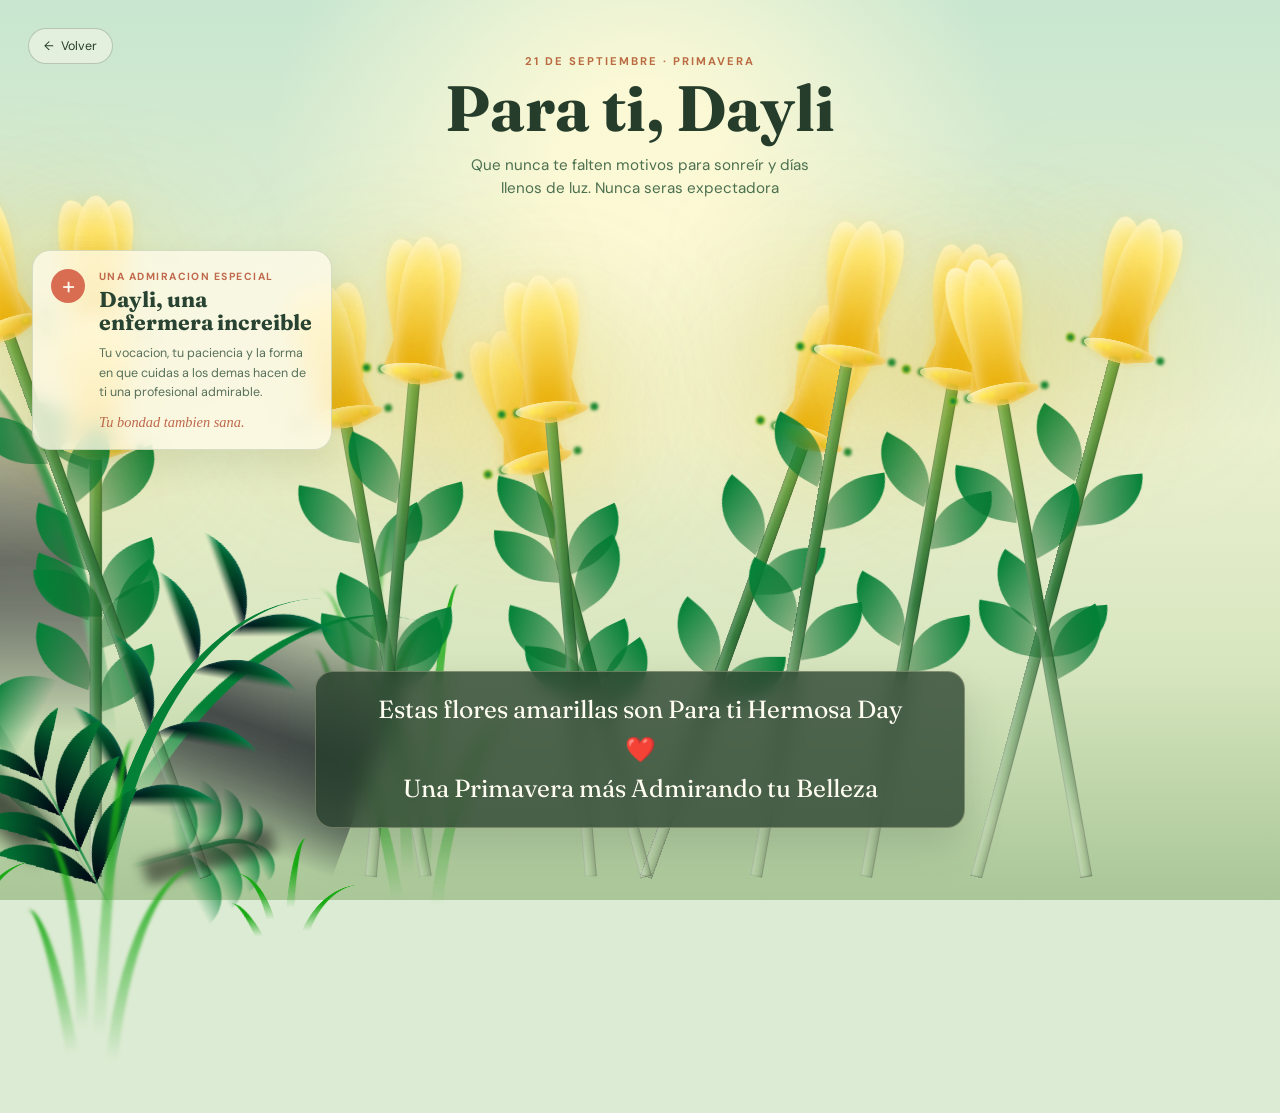
==== commit 5bd7b3a8: "edson" ====
--- a/Principal.html
+++ b/Principal.html
@@ -17,6 +17,15 @@
     <p class="scene-message">Que nunca te falten motivos para sonreír y días llenos de luz. Nunca seras expectadora</p>
   </header>
   <a class="scene-back" href="index.html" aria-label="Volver a la portada">Volver</a>
+  <aside class="nurse-note" aria-label="Homenaje a Dayli como enfermera">
+    <span class="nurse-note__mark" aria-hidden="true">+</span>
+    <div>
+      <p class="nurse-note__eyebrow">Una admiracion especial</p>
+      <h2>Dayli, una enfermera increible</h2>
+      <p>Tu vocacion, tu paciencia y la forma en que cuidas a los demas hacen de ti una profesional admirable.</p>
+      <p class="nurse-note__closing">Tu bondad tambien sana.</p>
+    </div>
+  </aside>
   <div class="night"></div>
   <div class="flowers">
     
--- a/style.css
+++ b/style.css
@@ -53,6 +53,46 @@
 @media (max-width: 380px), (max-height: 680px) {
   body.scene .flowers { transform: scale(.6) translateY(-6vh); }
   body.scene .karaoke { bottom: 12px; padding: 9px 8px; font-size: .8rem; }
+}
+
+.nurse-note {
+  position: fixed;
+  z-index: 235;
+  top: 250px;
+  left: 32px;
+  display: flex;
+  gap: 14px;
+  width: min(300px, calc(100% - 64px));
+  padding: 18px;
+  color: #294332;
+  background: rgba(255, 252, 235, .78);
+  border: 1px solid rgba(70, 112, 67, .2);
+  border-radius: 18px;
+  box-shadow: 0 16px 34px rgba(53, 89, 48, .12);
+  backdrop-filter: blur(10px);
+  animation: note-in .9s .35s ease both;
+}
+
+.nurse-note__mark { display: grid; flex: 0 0 34px; place-items: center; width: 34px; height: 34px; color: #fffdf1; background: #d86d52; border-radius: 50%; font-size: 1.5rem; font-weight: 400; line-height: 1; }
+.nurse-note__eyebrow { margin: 1px 0 6px; color: #bf684c; font-size: .65rem; font-weight: 700; letter-spacing: .14em; text-transform: uppercase; }
+.nurse-note h2 { margin: 0; color: #294332; font-family: 'Fraunces', serif; font-size: 1.35rem; line-height: 1.05; }
+.nurse-note p:not(.nurse-note__eyebrow):not(.nurse-note__closing) { margin: 10px 0 0; color: #57705b; font-size: .78rem; line-height: 1.55; }
+.nurse-note__closing { margin: 12px 0 0; color: #bf684c; font-family: 'Fraunces', serif; font-size: .9rem; font-style: italic; }
+
+@keyframes note-in { from { opacity: 0; transform: translateX(-14px); } to { opacity: 1; transform: translateX(0); } }
+
+@media (max-width: 700px) {
+  .nurse-note { top: 202px; left: 14px; width: calc(100% - 28px); padding: 13px 14px; gap: 11px; border-radius: 15px; }
+  .nurse-note__mark { flex-basis: 29px; width: 29px; height: 29px; font-size: 1.2rem; }
+  .nurse-note h2 { font-size: 1.1rem; }
+  .nurse-note p:not(.nurse-note__eyebrow):not(.nurse-note__closing) { margin-top: 7px; font-size: .72rem; line-height: 1.4; }
+  .nurse-note__closing { margin-top: 8px; font-size: .82rem; }
+}
+
+@media (max-width: 380px), (max-height: 680px) {
+  .nurse-note { top: 174px; padding: 10px 11px; }
+  .nurse-note h2 { font-size: 1rem; }
+  .nurse-note p:not(.nurse-note__eyebrow):not(.nurse-note__closing) { font-size: .67rem; }
 }
 .night {
   position: fixed;
